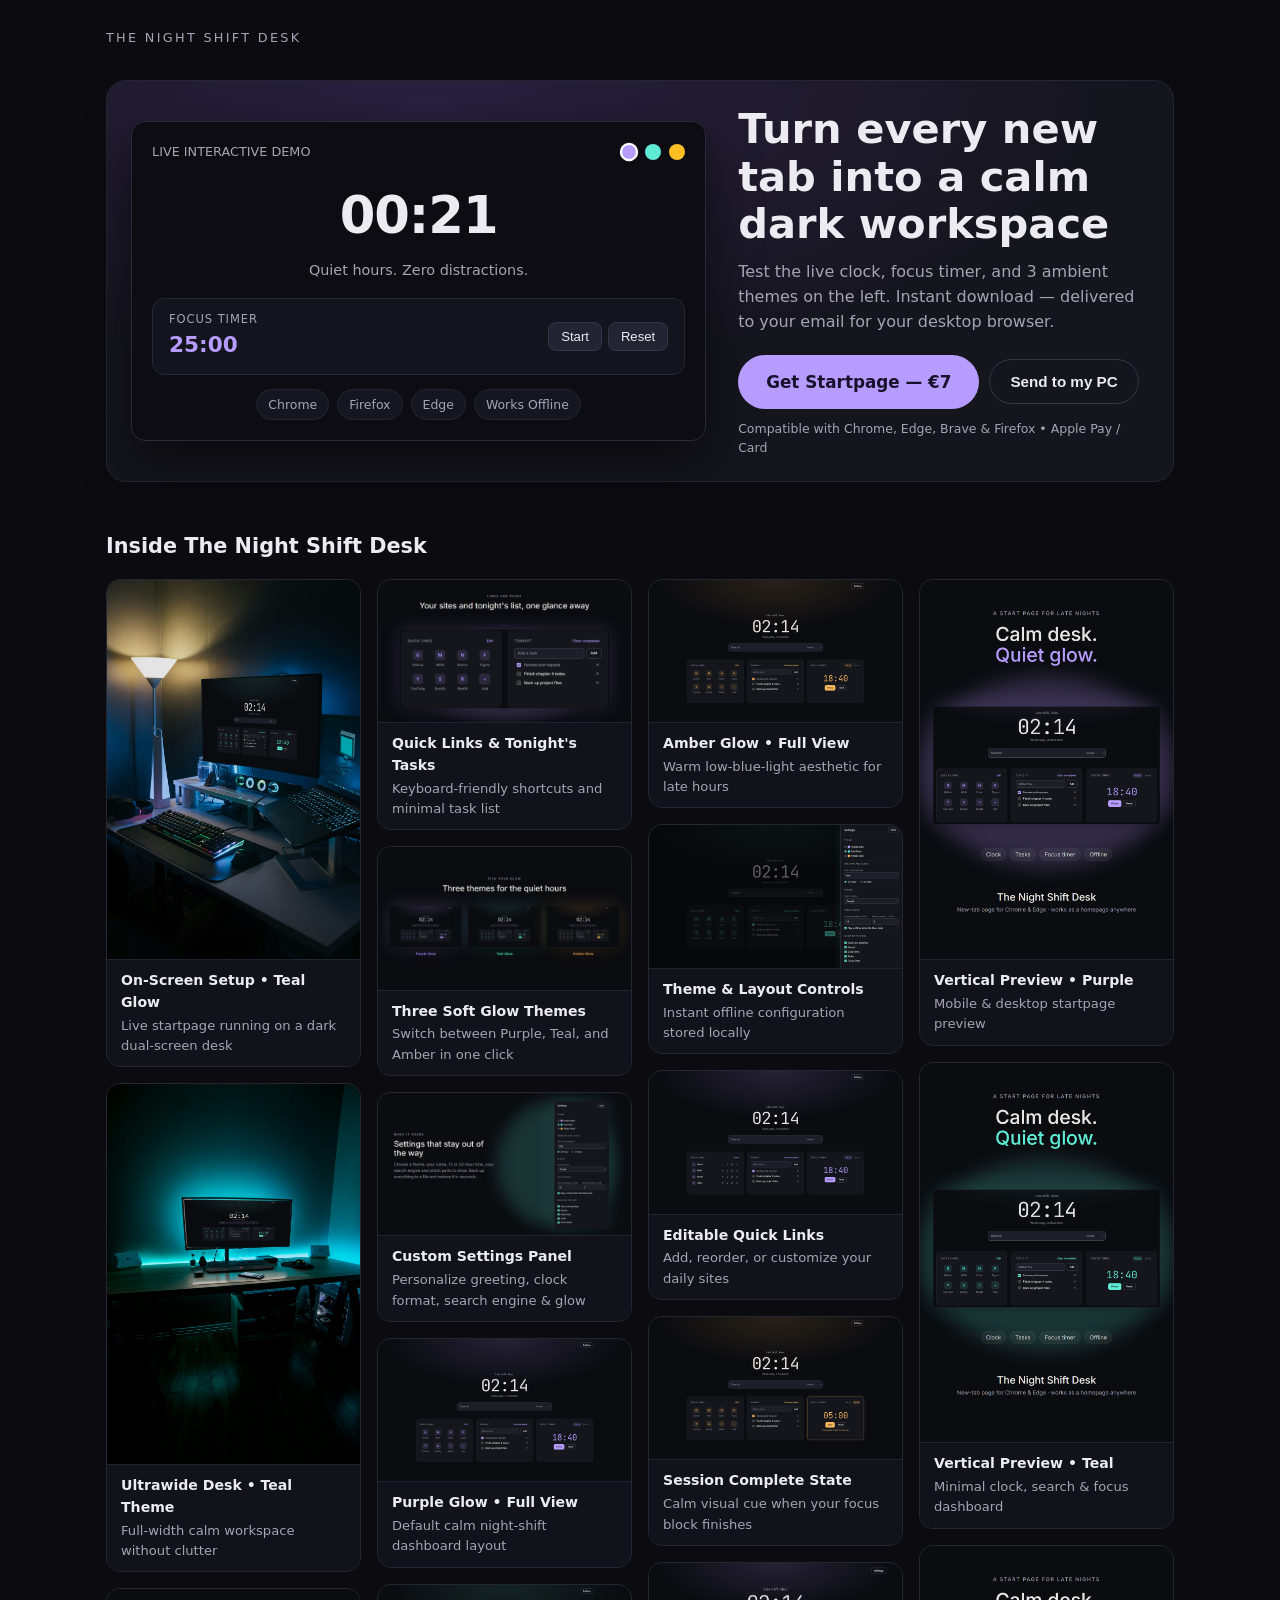
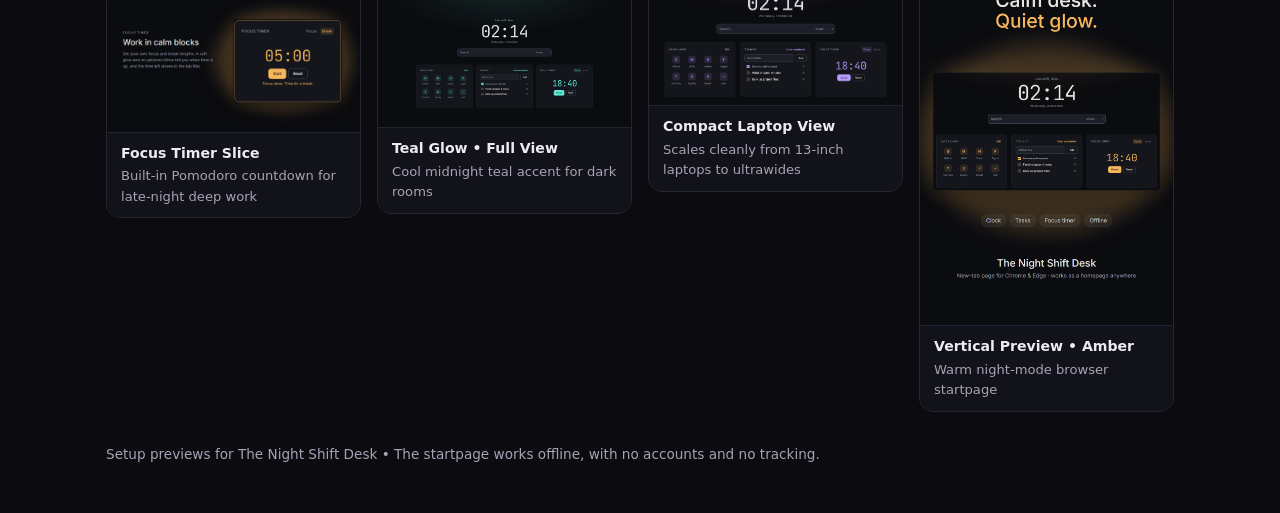
==== index.html @ 6275c696 "Open Gumroad checkout overlay and tag buy links with UTM Load gumroad.js instead of gumroad-embed.js" ====
<!DOCTYPE html>
<html lang="en">
<head>
  <meta charset="utf-8">
  <title>The Night Shift Desk: dark desk setups</title>
  <meta name="viewport" content="width=device-width, initial-scale=1">
  <meta name="description" content="Dark desk and PC setups for late nights, and The Night Shift Desk: a calm new-tab page for people who work or study at night.">
  <meta name="p:domain_verify" content="6f50d6c13fb81b317ff7c9dda2d3a770">
  <!-- gumroad.js opens the checkout overlay for .gumroad-button links (gumroad-embed.js only renders inline product embeds) -->
  <script src="https://gumroad.com/js/gumroad.js" defer></script>
  <style>
    :root { --bg:#0b0b10; --panel:#15151d; --text:#ecebf2; --muted:#a6a3b5; --accent:#b79cff; --accent-ink:#17122b; --glow:#2a2140; }
    * { box-sizing:border-box; }
    body { margin:0; background:var(--bg); color:var(--text); font:16px/1.55 system-ui,-apple-system,"Segoe UI",Roboto,sans-serif; }
    a { color:var(--accent); }
    .wrap { max-width:1100px; margin:0 auto; padding:0 16px; }
    header { padding:28px 0 8px; display:flex; justify-content:space-between; align-items:center; }
    header p { margin:0; letter-spacing:.18em; text-transform:uppercase; font-size:.8rem; color:var(--muted); }
    .product { display:grid; grid-template-columns:1.4fr 1fr; gap:32px; align-items:center; margin:24px 0 48px; padding:24px;
      background:radial-gradient(120% 140% at 30% 0%, var(--glow) 0%, var(--panel) 55%); border:1px solid #262633; border-radius:20px; transition:background .3s ease; }
    .product > * { min-width:0; }
    h1 { font-size:clamp(1.8rem,3.4vw,2.6rem); line-height:1.15; margin:0 0 12px; }
    .product p { color:var(--muted); margin:0 0 20px; }
    .cta-row { display:flex; flex-wrap:wrap; gap:10px; align-items:center; }
    .cta { display:inline-block; background:var(--accent); color:var(--accent-ink); font-weight:700; text-decoration:none;
      padding:14px 28px; border-radius:999px; font-size:1.05rem; border:none; cursor:pointer; }
    .cta:hover, .cta:focus-visible { filter:brightness(1.1); }
    .cta:focus-visible { outline:3px solid #fff; outline-offset:3px; }
    .cta-ghost { display:inline-block; background:transparent; color:var(--text); border:1px solid #353548; font-weight:600;
      padding:13px 20px; border-radius:999px; font-size:.95rem; cursor:pointer; text-decoration:none; }
    .cta-ghost:hover { border-color:var(--accent); color:var(--accent); }
    .sandbox { background:#0c0c12; border:1px solid #2a2a3a; border-radius:14px; padding:20px; min-height:300px;
      display:flex; flex-direction:column; justify-content:space-between; box-shadow:0 20px 50px rgba(0,0,0,.55); }
    .sandbox-top { display:flex; justify-content:space-between; align-items:center; font-size:.8rem; color:var(--muted); }
    .theme-dots { display:flex; gap:8px; }
    .theme-dot { width:16px; height:16px; border-radius:50%; border:2px solid transparent; cursor:pointer; padding:0; }
    .theme-dot.active { border-color:#fff; transform:scale(1.15); }
    .sb-clock { font-size:clamp(2.4rem,4vw,3.4rem); font-weight:700; letter-spacing:-.02em; text-align:center; margin:14px 0 4px; font-variant-numeric:tabular-nums; }
    .sb-greet { text-align:center; color:var(--muted); font-size:.9rem; margin-bottom:16px; }
    .sb-timer-box { background:#14141e; border:1px solid #262635; border-radius:12px; padding:12px 16px; display:flex; justify-content:space-between; align-items:center; gap:12px; }
    .sb-timer-val { font-size:1.35rem; font-weight:600; font-variant-numeric:tabular-nums; color:var(--accent); }
    .sb-btn { background:#232333; color:var(--text); border:1px solid #34344a; border-radius:8px; padding:6px 12px; font-size:.82rem; cursor:pointer; }
    .sb-btn:hover { border-color:var(--accent); }
    .sb-links { display:flex; gap:8px; flex-wrap:wrap; justify-content:center; margin-top:14px; }
    .sb-chip { font-size:.78rem; color:var(--muted); background:#161621; border:1px solid #242434; padding:5px 11px; border-radius:999px; }
    .compat { font-size:.78rem; color:var(--muted); margin-top:10px; display:block; }
    h2 { font-size:1.3rem; margin:0 0 16px; }
    .showcase-grid { columns:4 240px; column-gap:16px; }
    .showcase-card { break-inside:avoid; margin:0 0 16px; background:var(--panel); border:1px solid #262633; border-radius:14px; overflow:hidden; transition:transform .2s ease, border-color .2s ease; }
    .showcase-card:hover { transform:translateY(-3px); border-color:var(--accent); }
    .showcase-link { display:block; text-decoration:none; color:inherit; }
    .showcase-card img { width:100%; height:auto; display:block; }
    .showcase-card figcaption { padding:10px 14px; font-size:.82rem; color:var(--muted); border-top:1px solid #222230; background:#12121a; }
    .showcase-card figcaption strong { display:block; color:var(--text); font-size:.88rem; margin-bottom:2px; }
    footer { padding:32px 0 48px; color:var(--muted); font-size:.85rem; }
    @media (max-width:760px) { .product { grid-template-columns:1fr; padding:16px; gap:20px; } .showcase-grid { columns:2; column-gap:10px; } .showcase-card { margin-bottom:10px; } }
  </style>
</head>
<body>
  <div class="wrap">
    <header>
      <p>The Night Shift Desk</p>
    </header>

    <section class="product" aria-labelledby="product-title">
      <div class="sandbox" aria-label="Interactive live demo of The Night Shift Desk">
        <div class="sandbox-top">
          <span>LIVE INTERACTIVE DEMO</span>
          <div class="theme-dots" role="group" aria-label="Theme selector">
            <button class="theme-dot active" style="background:#b79cff" data-accent="#b79cff" data-glow="#2a2140" title="Purple Glow" aria-label="Purple theme"></button>
            <button class="theme-dot" style="background:#5eead4" data-accent="#5eead4" data-glow="#133136" title="Teal Glow" aria-label="Teal theme"></button>
            <button class="theme-dot" style="background:#fbbf24" data-accent="#fbbf24" data-glow="#382914" title="Amber Glow" aria-label="Amber theme"></button>
          </div>
        </div>
        <div>
          <div class="sb-clock" id="sbClock">23:42</div>
          <div class="sb-greet">Quiet hours. Zero distractions.</div>
          <div class="sb-timer-box">
            <div>
              <div style="font-size:.72rem;color:var(--muted);text-transform:uppercase;letter-spacing:.08em;">Focus Timer</div>
              <div class="sb-timer-val" id="sbTimer">25:00</div>
            </div>
            <div style="display:flex;gap:6px;">
              <button class="sb-btn" id="sbStart">Start</button>
              <button class="sb-btn" id="sbReset">Reset</button>
            </div>
          </div>
        </div>
        <div class="sb-links">
          <span class="sb-chip">Chrome</span>
          <span class="sb-chip">Firefox</span>
          <span class="sb-chip">Edge</span>
          <span class="sb-chip">Works Offline</span>
        </div>
      </div>

      <div>
        <h1 id="product-title">Turn every new tab into a calm dark workspace</h1>
        <p>Test the live clock, focus timer, and 3 ambient themes on the left. Instant download — delivered to your email for your desktop browser.</p>
        <div class="cta-row">
          <a class="cta" id="ctaMain" href="https://thenightshiftdesk.gumroad.com/l/night-startpage?utm_source=site&amp;utm_medium=web&amp;utm_campaign=hero">Get Startpage — €7</a>
          <button class="cta-ghost" id="sendToPcBtn" type="button">Send to my PC</button>
          <a class="gumroad-button" id="gumroadHidden" href="https://thenightshiftdesk.gumroad.com/l/night-startpage" data-gumroad-single-product="true" style="position:absolute;width:1px;height:1px;overflow:hidden;opacity:0;pointer-events:none;" tabindex="-1" aria-hidden="true">Buy</a>
        </div>
        <span class="compat">Compatible with Chrome, Edge, Brave &amp; Firefox • Apple Pay / Card</span>
      </div>
    </section>

    <h2>Inside The Night Shift Desk</h2>
    <div class="showcase-grid">
      <figure class="showcase-card">
        <a class="showcase-link" href="https://thenightshiftdesk.gumroad.com/l/night-startpage?utm_source=site&amp;utm_medium=web&amp;utm_campaign=showcase">
          <img src="showcase/01-onscreen-blue-desk-teal.png" alt="On-Screen Setup • Teal Glow — Live startpage running on a dark dual-screen desk" loading="lazy">
          <figcaption><strong>On-Screen Setup • Teal Glow</strong>Live startpage running on a dark dual-screen desk</figcaption>
        </a>
      </figure>
      <figure class="showcase-card">
        <a class="showcase-link" href="https://thenightshiftdesk.gumroad.com/l/night-startpage?utm_source=site&amp;utm_medium=web&amp;utm_campaign=showcase">
          <img src="showcase/02-onscreen-teal-ultrawide.png" alt="Ultrawide Desk • Teal Theme — Full-width calm workspace without clutter" loading="lazy">
          <figcaption><strong>Ultrawide Desk • Teal Theme</strong>Full-width calm workspace without clutter</figcaption>
        </a>
      </figure>
      <figure class="showcase-card">
        <a class="showcase-link" href="https://thenightshiftdesk.gumroad.com/l/night-startpage?utm_source=site&amp;utm_medium=web&amp;utm_campaign=showcase">
          <img src="showcase/03-slice-focus-timer.png" alt="Focus Timer Slice — Built-in Pomodoro countdown for late-night deep work" loading="lazy">
          <figcaption><strong>Focus Timer Slice</strong>Built-in Pomodoro countdown for late-night deep work</figcaption>
        </a>
      </figure>
      <figure class="showcase-card">
        <a class="showcase-link" href="https://thenightshiftdesk.gumroad.com/l/night-startpage?utm_source=site&amp;utm_medium=web&amp;utm_campaign=showcase">
          <img src="showcase/04-slice-links-tasks.png" alt="Quick Links &amp; Tonight's Tasks — Keyboard-friendly shortcuts and minimal task list" loading="lazy">
          <figcaption><strong>Quick Links &amp; Tonight's Tasks</strong>Keyboard-friendly shortcuts and minimal task list</figcaption>
        </a>
      </figure>
      <figure class="showcase-card">
        <a class="showcase-link" href="https://thenightshiftdesk.gumroad.com/l/night-startpage?utm_source=site&amp;utm_medium=web&amp;utm_campaign=showcase">
          <img src="showcase/05-slice-three-themes.png" alt="Three Soft Glow Themes — Switch between Purple, Teal, and Amber in one click" loading="lazy">
          <figcaption><strong>Three Soft Glow Themes</strong>Switch between Purple, Teal, and Amber in one click</figcaption>
        </a>
      </figure>
      <figure class="showcase-card">
        <a class="showcase-link" href="https://thenightshiftdesk.gumroad.com/l/night-startpage?utm_source=site&amp;utm_medium=web&amp;utm_campaign=showcase">
          <img src="showcase/06-slice-settings.png" alt="Custom Settings Panel — Personalize greeting, clock format, search engine &amp; glow" loading="lazy">
          <figcaption><strong>Custom Settings Panel</strong>Personalize greeting, clock format, search engine &amp; glow</figcaption>
        </a>
      </figure>
      <figure class="showcase-card">
        <a class="showcase-link" href="https://thenightshiftdesk.gumroad.com/l/night-startpage?utm_source=site&amp;utm_medium=web&amp;utm_campaign=showcase">
          <img src="showcase/07-view-purple-1080p.png" alt="Purple Glow • Full View — Default calm night-shift dashboard layout" loading="lazy">
          <figcaption><strong>Purple Glow • Full View</strong>Default calm night-shift dashboard layout</figcaption>
        </a>
      </figure>
      <figure class="showcase-card">
        <a class="showcase-link" href="https://thenightshiftdesk.gumroad.com/l/night-startpage?utm_source=site&amp;utm_medium=web&amp;utm_campaign=showcase">
          <img src="showcase/08-view-teal-1080p.png" alt="Teal Glow • Full View — Cool midnight teal accent for dark rooms" loading="lazy">
          <figcaption><strong>Teal Glow • Full View</strong>Cool midnight teal accent for dark rooms</figcaption>
        </a>
      </figure>
      <figure class="showcase-card">
        <a class="showcase-link" href="https://thenightshiftdesk.gumroad.com/l/night-startpage?utm_source=site&amp;utm_medium=web&amp;utm_campaign=showcase">
          <img src="showcase/09-view-amber-1080p.png" alt="Amber Glow • Full View — Warm low-blue-light aesthetic for late hours" loading="lazy">
          <figcaption><strong>Amber Glow • Full View</strong>Warm low-blue-light aesthetic for late hours</figcaption>
        </a>
      </figure>
      <figure class="showcase-card">
        <a class="showcase-link" href="https://thenightshiftdesk.gumroad.com/l/night-startpage?utm_source=site&amp;utm_medium=web&amp;utm_campaign=showcase">
          <img src="showcase/10-slice-settings-teal.png" alt="Theme &amp; Layout Controls — Instant offline configuration stored locally" loading="lazy">
          <figcaption><strong>Theme &amp; Layout Controls</strong>Instant offline configuration stored locally</figcaption>
        </a>
      </figure>
      <figure class="showcase-card">
        <a class="showcase-link" href="https://thenightshiftdesk.gumroad.com/l/night-startpage?utm_source=site&amp;utm_medium=web&amp;utm_campaign=showcase">
          <img src="showcase/11-slice-links-edit-purple.png" alt="Editable Quick Links — Add, reorder, or customize your daily sites" loading="lazy">
          <figcaption><strong>Editable Quick Links</strong>Add, reorder, or customize your daily sites</figcaption>
        </a>
      </figure>
      <figure class="showcase-card">
        <a class="showcase-link" href="https://thenightshiftdesk.gumroad.com/l/night-startpage?utm_source=site&amp;utm_medium=web&amp;utm_campaign=showcase">
          <img src="showcase/12-slice-timer-done-amber.png" alt="Session Complete State — Calm visual cue when your focus block finishes" loading="lazy">
          <figcaption><strong>Session Complete State</strong>Calm visual cue when your focus block finishes</figcaption>
        </a>
      </figure>
      <figure class="showcase-card">
        <a class="showcase-link" href="https://thenightshiftdesk.gumroad.com/l/night-startpage?utm_source=site&amp;utm_medium=web&amp;utm_campaign=showcase">
          <img src="showcase/13-view-laptop-purple.png" alt="Compact Laptop View — Scales cleanly from 13-inch laptops to ultrawides" loading="lazy">
          <figcaption><strong>Compact Laptop View</strong>Scales cleanly from 13-inch laptops to ultrawides</figcaption>
        </a>
      </figure>
      <figure class="showcase-card">
        <a class="showcase-link" href="https://thenightshiftdesk.gumroad.com/l/night-startpage?utm_source=site&amp;utm_medium=web&amp;utm_campaign=showcase">
          <img src="showcase/14-pin-purple.png" alt="Vertical Preview • Purple — Mobile &amp; desktop startpage preview" loading="lazy">
          <figcaption><strong>Vertical Preview • Purple</strong>Mobile &amp; desktop startpage preview</figcaption>
        </a>
      </figure>
      <figure class="showcase-card">
        <a class="showcase-link" href="https://thenightshiftdesk.gumroad.com/l/night-startpage?utm_source=site&amp;utm_medium=web&amp;utm_campaign=showcase">
          <img src="showcase/15-pin-teal.png" alt="Vertical Preview • Teal — Minimal clock, search &amp; focus dashboard" loading="lazy">
          <figcaption><strong>Vertical Preview • Teal</strong>Minimal clock, search &amp; focus dashboard</figcaption>
        </a>
      </figure>
      <figure class="showcase-card">
        <a class="showcase-link" href="https://thenightshiftdesk.gumroad.com/l/night-startpage?utm_source=site&amp;utm_medium=web&amp;utm_campaign=showcase">
          <img src="showcase/16-pin-amber.png" alt="Vertical Preview • Amber — Warm night-mode browser startpage" loading="lazy">
          <figcaption><strong>Vertical Preview • Amber</strong>Warm night-mode browser startpage</figcaption>
        </a>
      </figure>
    </div>
    <footer>Setup previews for The Night Shift Desk • The startpage works offline, with no accounts and no tracking.</footer>
  </div>

  <script>
    (function () {
      // GoatCounter (free, cookieless page + click counts). Stays off until GC_CODE is set to the GoatCounter site code.
      var GC_CODE = "";
      if (GC_CODE) {
        var gc = document.createElement("script");
        gc.async = true;
        gc.src = "https://gc.zgo.at/count.js";
        gc.setAttribute("data-goatcounter", "https://" + GC_CODE + ".goatcounter.com/count");
        document.head.appendChild(gc);
      }
      function countEvent(name) {
        try { if (window.goatcounter && window.goatcounter.count) window.goatcounter.count({ path: name, title: name, event: true }); } catch (e) {}
      }

      // The pin a visitor came from (?pin=...) rides along to Gumroad as utm_content, so sales show which pin sold.
      var pin = "";
      try { pin = (new URLSearchParams(window.location.search).get("pin") || "").replace(/[^a-z0-9_-]/gi, "").slice(0, 40); } catch (e) {}
      function withPin(href) {
        if (!pin) return href;
        try { var u = new URL(href); u.searchParams.set("utm_content", pin); return u.toString(); } catch (e) { return href; }
      }

      // Every buy link opens the Gumroad overlay through one hidden .gumroad-button link (gumroad.js restyles visible ones),
      // carrying the clicked link's UTM tags. If gumroad.js did not load, the link opens Gumroad normally.
      function openCheckout(e) {
        var href = withPin(this.href);
        var campaign = (this.href.match(/utm_campaign=([a-z]+)/) || [])[1] || "buy";
        countEvent("click-buy-" + campaign);
        var gh = document.getElementById("gumroadHidden");
        // gumroad.js exposes no global; once it has bound the link it adds a .logo-full span to it.
        if (gh && gh.querySelector(".logo-full")) {
          e.preventDefault();
          gh.href = href;
          gh.click();
        } else {
          this.href = href;
        }
      }
      var ctaMain = document.getElementById("ctaMain");
      if (ctaMain) ctaMain.addEventListener("click", openCheckout);
      document.querySelectorAll(".showcase-link").forEach(function (a) {
        a.addEventListener("click", openCheckout);
      });

      function updateClock() {
        var d = new Date();
        var hh = String(d.getHours()).padStart(2, "0");
        var mm = String(d.getMinutes()).padStart(2, "0");
        var el = document.getElementById("sbClock");
        if (el) el.textContent = hh + ":" + mm;
      }
      updateClock();
      setInterval(updateClock, 15000);

      var seconds = 1500, timerId = null;
      var timerEl = document.getElementById("sbTimer");
      var startBtn = document.getElementById("sbStart");
      var resetBtn = document.getElementById("sbReset");
      function renderTimer() {
        var m = String(Math.floor(seconds / 60)).padStart(2, "0");
        var s = String(seconds % 60).padStart(2, "0");
        if (timerEl) timerEl.textContent = m + ":" + s;
      }
      if (startBtn) {
        startBtn.addEventListener("click", function () {
          if (timerId) { clearInterval(timerId); timerId = null; startBtn.textContent = "Start"; }
          else {
            startBtn.textContent = "Pause";
            timerId = setInterval(function () { if (seconds > 0) { seconds--; renderTimer(); } }, 1000);
          }
        });
      }
      if (resetBtn) {
        resetBtn.addEventListener("click", function () {
          if (timerId) { clearInterval(timerId); timerId = null; if (startBtn) startBtn.textContent = "Start"; }
          seconds = 1500; renderTimer();
        });
      }

      document.querySelectorAll(".theme-dot").forEach(function (btn) {
        btn.addEventListener("click", function () {
          document.querySelectorAll(".theme-dot").forEach(function (b) { b.classList.remove("active"); });
          btn.classList.add("active");
          document.documentElement.style.setProperty("--accent", btn.dataset.accent);
          document.documentElement.style.setProperty("--glow", btn.dataset.glow);
        });
      });

      var sendBtn = document.getElementById("sendToPcBtn");
      if (sendBtn) {
        sendBtn.addEventListener("click", function () {
          var shareUrl = window.location.origin + window.location.pathname;
          if (navigator.share) {
            navigator.share({ title: "The Night Shift Desk", text: "Dark browser startpage for my desktop:", url: shareUrl }).catch(function () {});
          } else if (navigator.clipboard) {
            navigator.clipboard.writeText(shareUrl).then(function () {
              sendBtn.textContent = "Link copied!";
              setTimeout(function () { sendBtn.textContent = "Send to my PC"; }, 2000);
            });
          }
        });
      }
    })();
  </script>
</body>
</html>
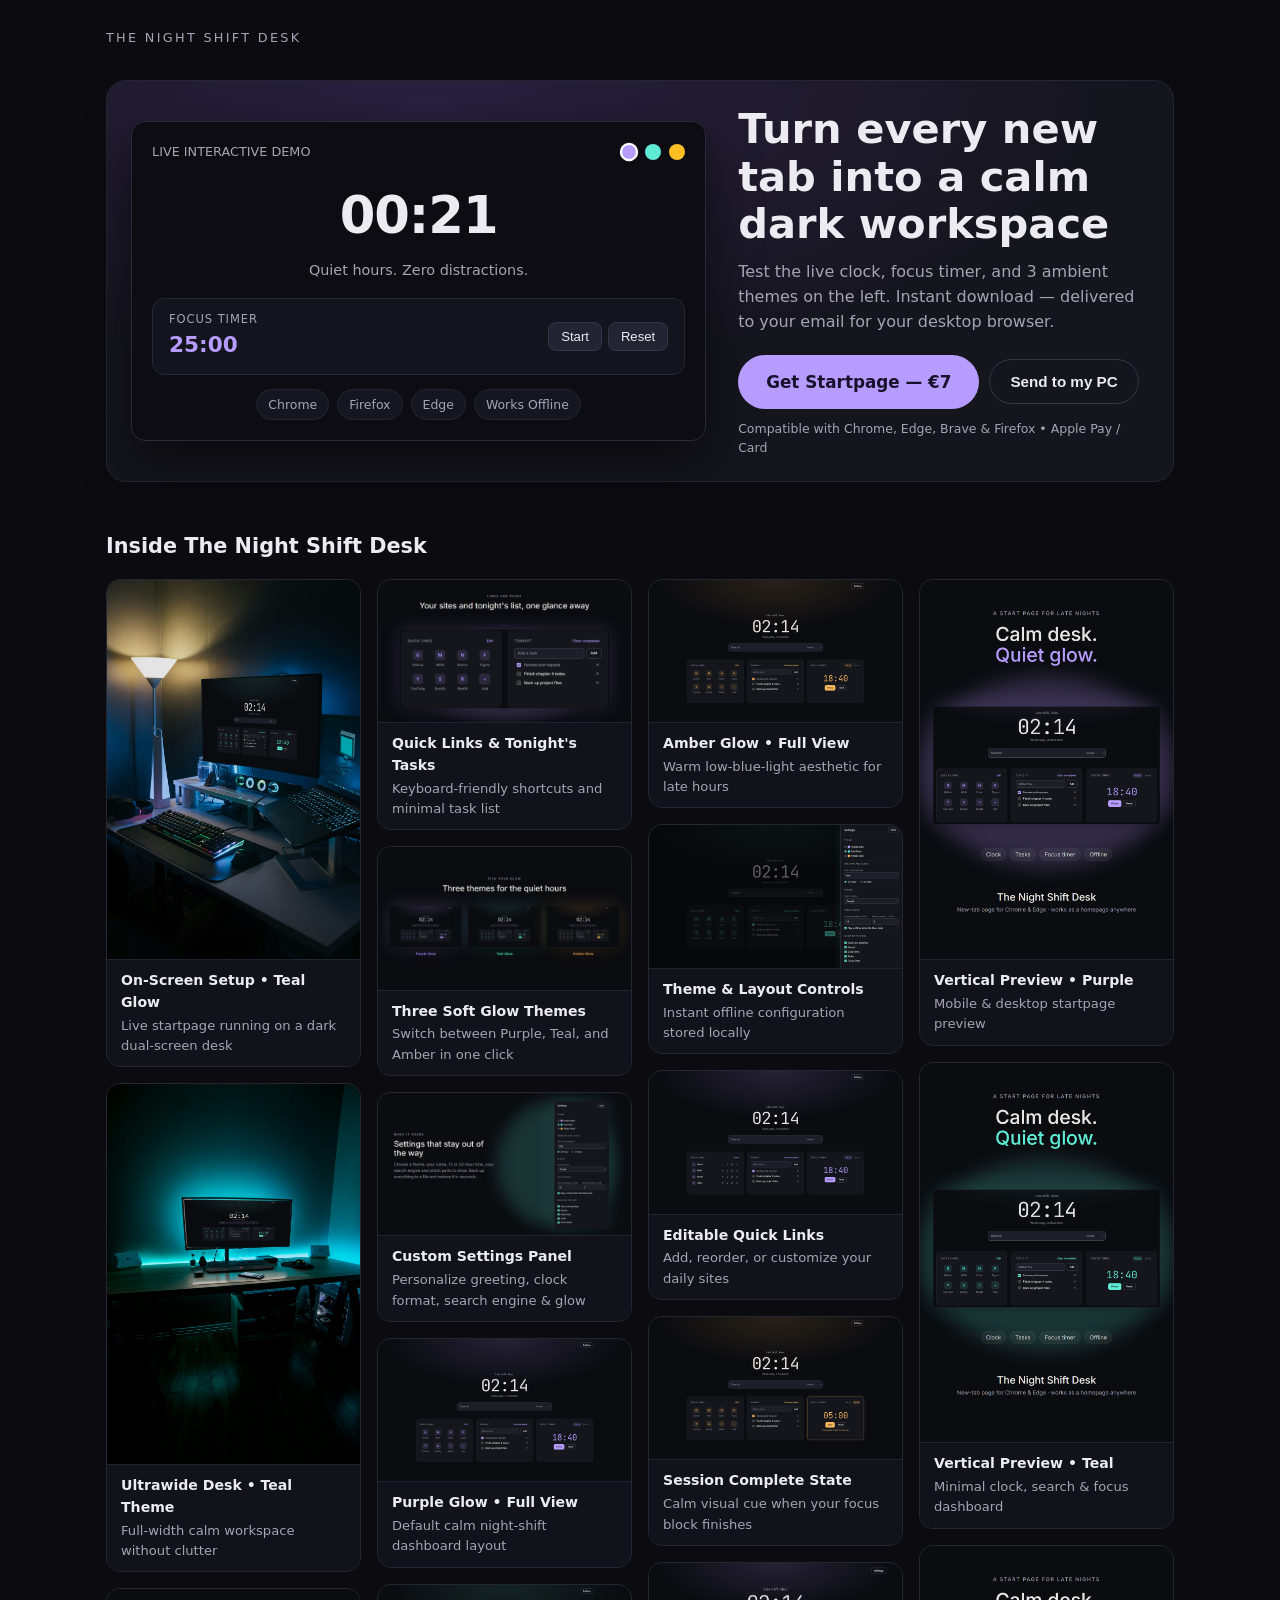
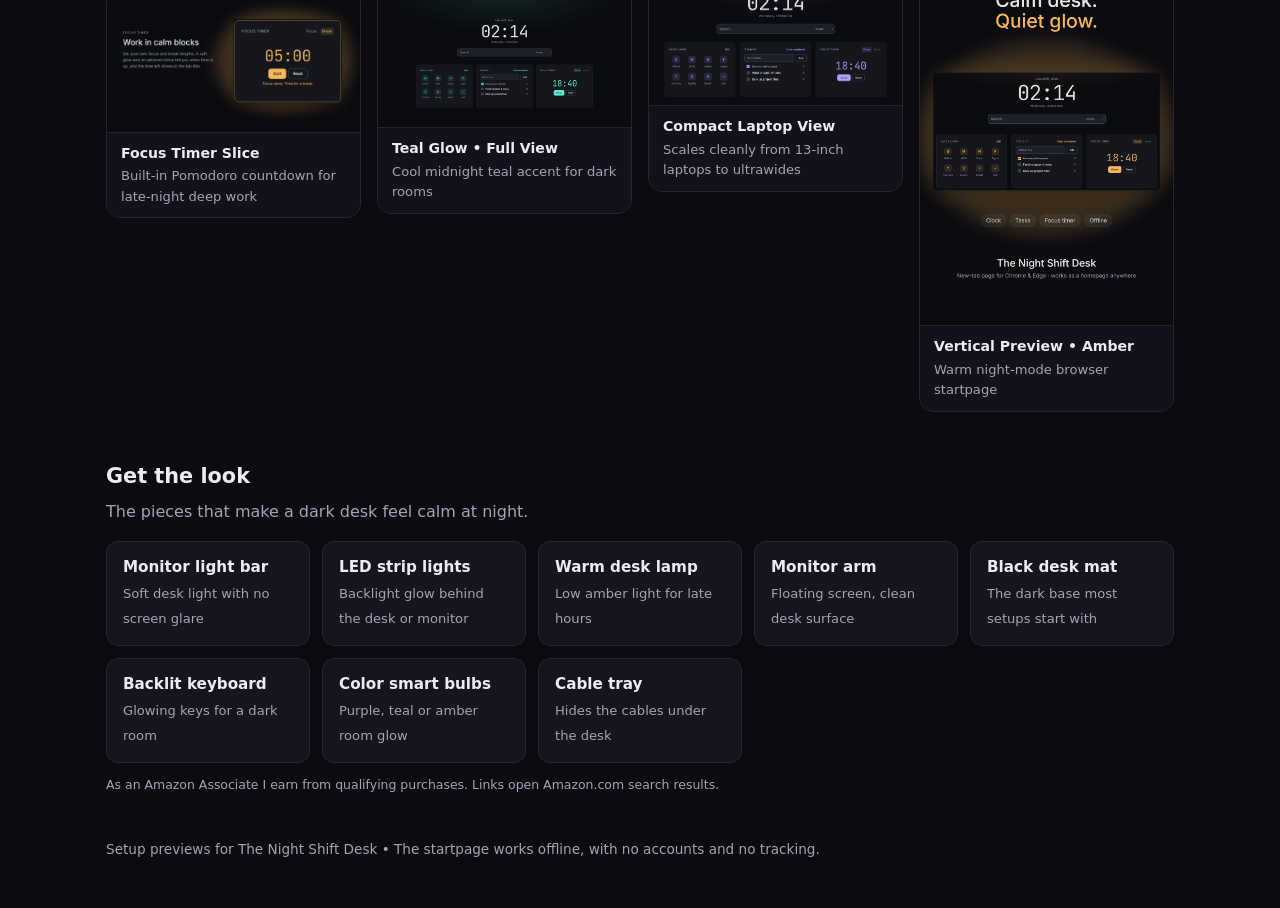
==== commit bc319aad: "Turn on the Amazon Get the look block Set the Associates tracking ID; the site is now on the account" ====
--- a/index.html
+++ b/index.html
@@ -53,6 +53,14 @@
     .showcase-card figcaption { padding:10px 14px; font-size:.82rem; color:var(--muted); border-top:1px solid #222230; background:#12121a; }
     .showcase-card figcaption strong { display:block; color:var(--text); font-size:.88rem; margin-bottom:2px; }
     footer { padding:32px 0 48px; color:var(--muted); font-size:.85rem; }
+    .look { margin:48px 0 0; }
+    .look p.lead { color:var(--muted); margin:-8px 0 16px; }
+    .look-grid { display:grid; grid-template-columns:repeat(auto-fill,minmax(200px,1fr)); gap:12px; }
+    .look-item { display:block; background:var(--panel); border:1px solid #262633; border-radius:12px; padding:14px 16px; text-decoration:none; color:var(--text); }
+    .look-item:hover { border-color:var(--accent); }
+    .look-item strong { display:block; font-size:.95rem; margin-bottom:2px; }
+    .look-item span { font-size:.82rem; color:var(--muted); }
+    .look .disclosure { font-size:.78rem; color:var(--muted); margin-top:12px; }
     @media (max-width:760px) { .product { grid-template-columns:1fr; padding:16px; gap:20px; } .showcase-grid { columns:2; column-gap:10px; } .showcase-card { margin-bottom:10px; } }
   </style>
 </head>
@@ -205,6 +213,23 @@
         </a>
       </figure>
     </div>
+    <!-- Amazon "Get the look" block: hidden until AMAZON_TAG (the Associates tracking ID) is set in the script below. -->
+    <section class="look" id="getTheLook" hidden aria-labelledby="look-title">
+      <h2 id="look-title">Get the look</h2>
+      <p class="lead">The pieces that make a dark desk feel calm at night.</p>
+      <div class="look-grid">
+        <a class="look-item" data-q="monitor light bar" href="#" rel="sponsored noopener" target="_blank"><strong>Monitor light bar</strong><span>Soft desk light with no screen glare</span></a>
+        <a class="look-item" data-q="led strip lights for desk" href="#" rel="sponsored noopener" target="_blank"><strong>LED strip lights</strong><span>Backlight glow behind the desk or monitor</span></a>
+        <a class="look-item" data-q="dimmable desk lamp warm light" href="#" rel="sponsored noopener" target="_blank"><strong>Warm desk lamp</strong><span>Low amber light for late hours</span></a>
+        <a class="look-item" data-q="monitor arm desk mount" href="#" rel="sponsored noopener" target="_blank"><strong>Monitor arm</strong><span>Floating screen, clean desk surface</span></a>
+        <a class="look-item" data-q="large black desk mat" href="#" rel="sponsored noopener" target="_blank"><strong>Black desk mat</strong><span>The dark base most setups start with</span></a>
+        <a class="look-item" data-q="mechanical keyboard backlit" href="#" rel="sponsored noopener" target="_blank"><strong>Backlit keyboard</strong><span>Glowing keys for a dark room</span></a>
+        <a class="look-item" data-q="smart led light bulbs color" href="#" rel="sponsored noopener" target="_blank"><strong>Color smart bulbs</strong><span>Purple, teal or amber room glow</span></a>
+        <a class="look-item" data-q="cable management tray under desk" href="#" rel="sponsored noopener" target="_blank"><strong>Cable tray</strong><span>Hides the cables under the desk</span></a>
+      </div>
+      <p class="disclosure">As an Amazon Associate I earn from qualifying purchases. Links open Amazon.com search results.</p>
+    </section>
+
     <footer>Setup previews for The Night Shift Desk • The startpage works offline, with no accounts and no tracking.</footer>
   </div>
 
@@ -212,6 +237,17 @@
     (function () {
       // GoatCounter (free, cookieless page + click counts). Stays off until GC_CODE is set to the GoatCounter site code.
       var GC_CODE = "";
+      // Amazon Associates tracking ID for amazon.com (e.g. "nightshiftdesk-20"). Empty = the "Get the look" block stays hidden.
+      var AMAZON_TAG = "deskaftershif-20";
+      if (/^[a-z0-9-]+-2\d$/i.test(AMAZON_TAG)) {
+        document.querySelectorAll("#getTheLook .look-item").forEach(function (a) {
+          a.href = "https://www.amazon.com/s?k=" + encodeURIComponent(a.getAttribute("data-q")) + "&tag=" + AMAZON_TAG;
+          a.addEventListener("click", function () {
+            try { if (window.goatcounter && window.goatcounter.count) window.goatcounter.count({ path: "click-amazon-" + a.getAttribute("data-q").replace(/\s+/g, "-"), event: true }); } catch (e) {}
+          });
+        });
+        document.getElementById("getTheLook").hidden = false;
+      }
       if (GC_CODE) {
         var gc = document.createElement("script");
         gc.async = true;
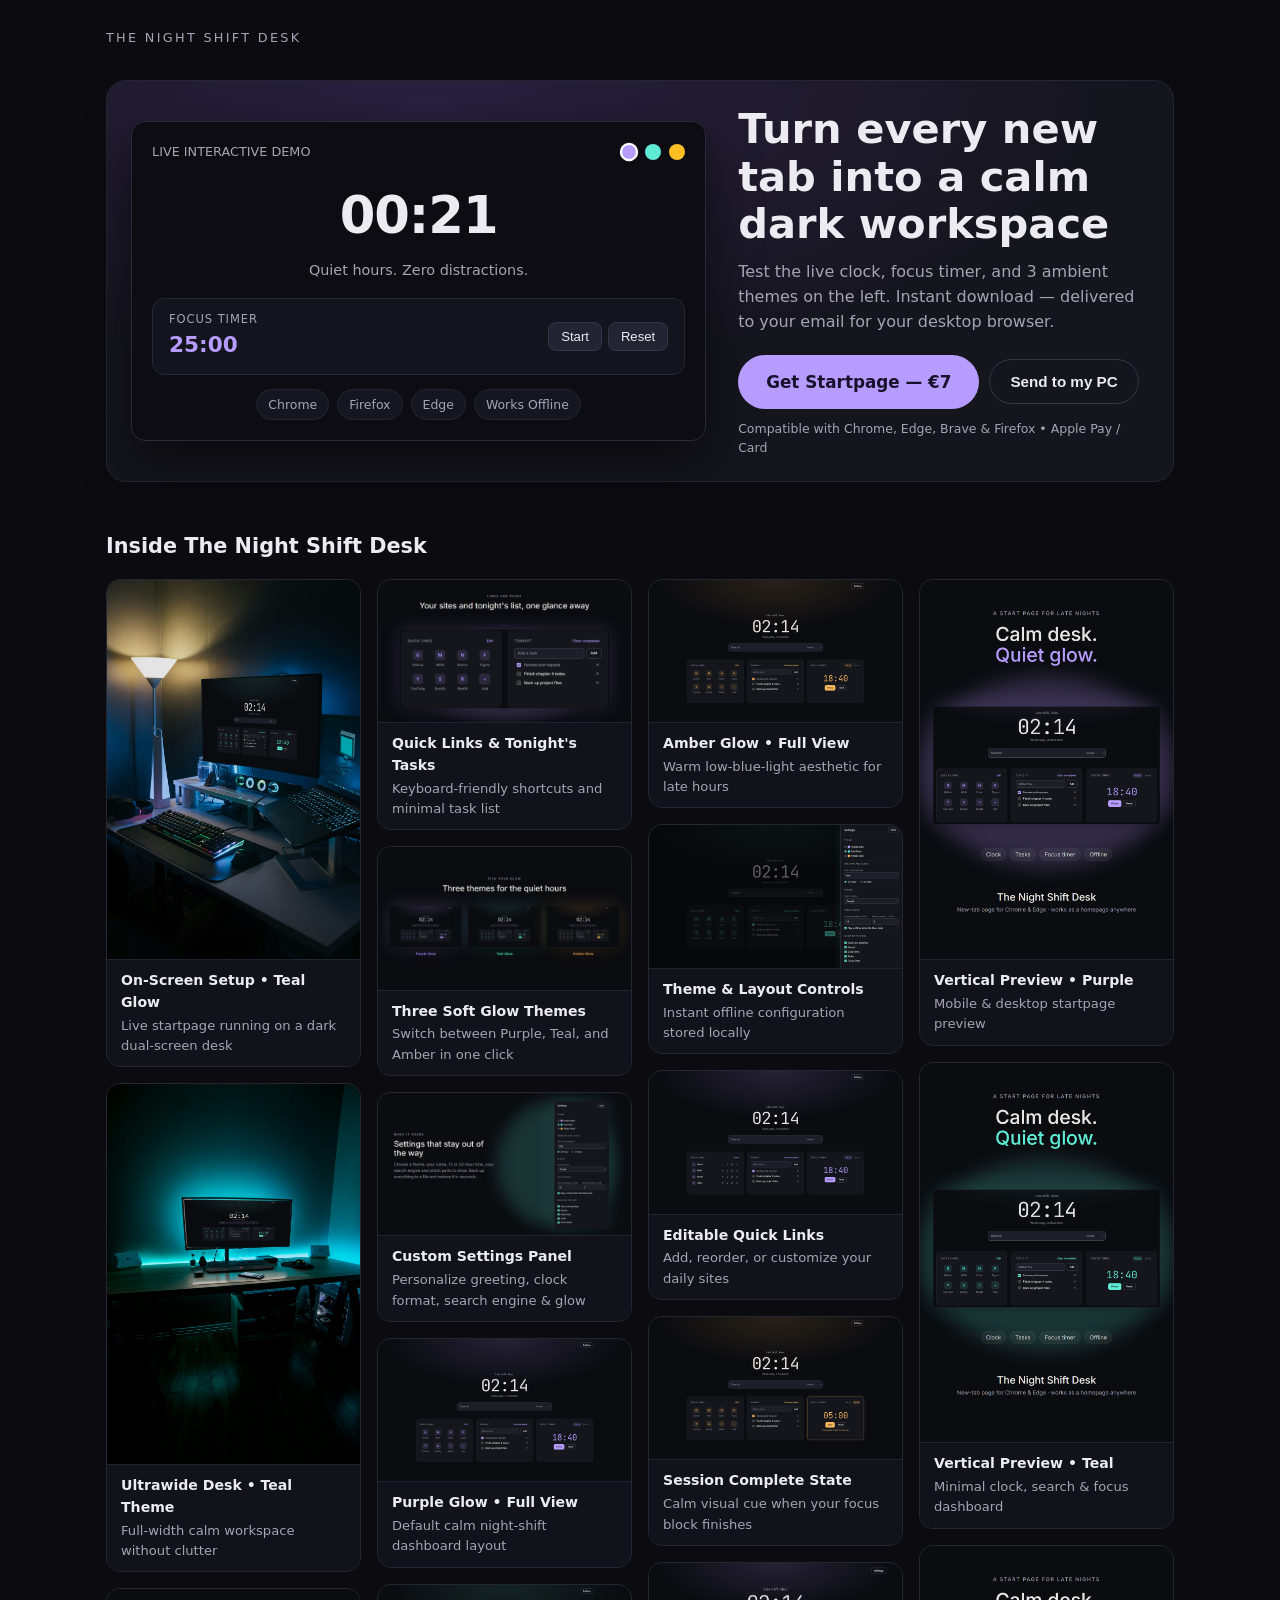
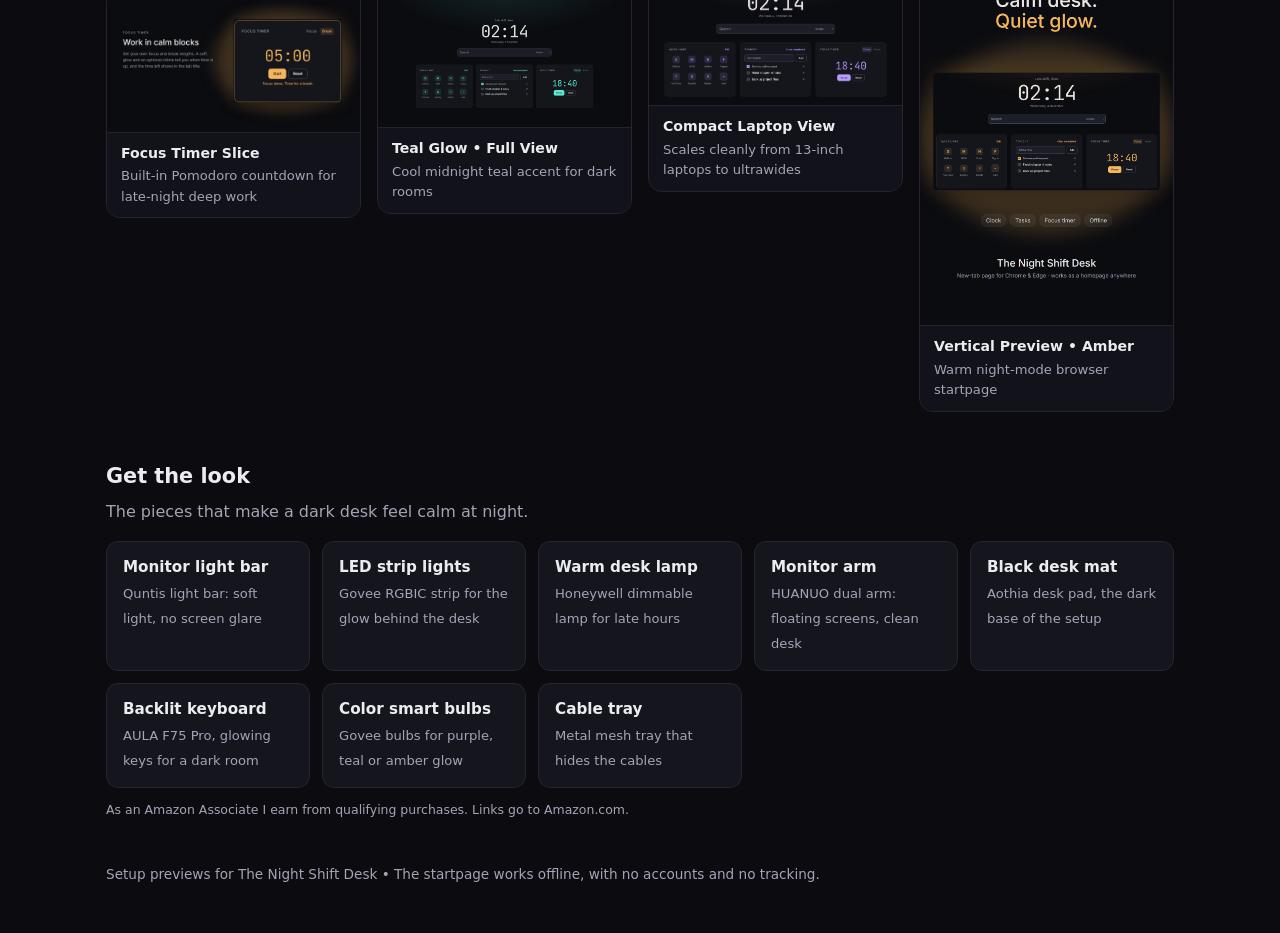
==== commit c233bcf8: "Link Get the look to specific Amazon products Eight in-stock products (checked 2026-11-16) replace t" ====
--- a/index.html
+++ b/index.html
@@ -218,16 +218,16 @@
       <h2 id="look-title">Get the look</h2>
       <p class="lead">The pieces that make a dark desk feel calm at night.</p>
       <div class="look-grid">
-        <a class="look-item" data-q="monitor light bar" href="#" rel="sponsored noopener" target="_blank"><strong>Monitor light bar</strong><span>Soft desk light with no screen glare</span></a>
-        <a class="look-item" data-q="led strip lights for desk" href="#" rel="sponsored noopener" target="_blank"><strong>LED strip lights</strong><span>Backlight glow behind the desk or monitor</span></a>
-        <a class="look-item" data-q="dimmable desk lamp warm light" href="#" rel="sponsored noopener" target="_blank"><strong>Warm desk lamp</strong><span>Low amber light for late hours</span></a>
-        <a class="look-item" data-q="monitor arm desk mount" href="#" rel="sponsored noopener" target="_blank"><strong>Monitor arm</strong><span>Floating screen, clean desk surface</span></a>
-        <a class="look-item" data-q="large black desk mat" href="#" rel="sponsored noopener" target="_blank"><strong>Black desk mat</strong><span>The dark base most setups start with</span></a>
-        <a class="look-item" data-q="mechanical keyboard backlit" href="#" rel="sponsored noopener" target="_blank"><strong>Backlit keyboard</strong><span>Glowing keys for a dark room</span></a>
-        <a class="look-item" data-q="smart led light bulbs color" href="#" rel="sponsored noopener" target="_blank"><strong>Color smart bulbs</strong><span>Purple, teal or amber room glow</span></a>
-        <a class="look-item" data-q="cable management tray under desk" href="#" rel="sponsored noopener" target="_blank"><strong>Cable tray</strong><span>Hides the cables under the desk</span></a>
+        <a class="look-item" data-asin="B08DKQ3JG1" data-q="monitor light bar" href="#" rel="sponsored noopener" target="_blank"><strong>Monitor light bar</strong><span>Quntis light bar: soft light, no screen glare</span></a>
+        <a class="look-item" data-asin="B0991Q94KP" data-q="led strip lights for desk" href="#" rel="sponsored noopener" target="_blank"><strong>LED strip lights</strong><span>Govee RGBIC strip for the glow behind the desk</span></a>
+        <a class="look-item" data-asin="B0C277LF46" data-q="dimmable desk lamp warm light" href="#" rel="sponsored noopener" target="_blank"><strong>Warm desk lamp</strong><span>Honeywell dimmable lamp for late hours</span></a>
+        <a class="look-item" data-asin="B07T5SY43L" data-q="monitor arm desk mount" href="#" rel="sponsored noopener" target="_blank"><strong>Monitor arm</strong><span>HUANUO dual arm: floating screens, clean desk</span></a>
+        <a class="look-item" data-asin="B082F5ZLS5" data-q="large black desk mat" href="#" rel="sponsored noopener" target="_blank"><strong>Black desk mat</strong><span>Aothia desk pad, the dark base of the setup</span></a>
+        <a class="look-item" data-asin="B0D14N2QZF" data-q="mechanical keyboard backlit" href="#" rel="sponsored noopener" target="_blank"><strong>Backlit keyboard</strong><span>AULA F75 Pro, glowing keys for a dark room</span></a>
+        <a class="look-item" data-asin="B09B7NQT2K" data-q="smart led light bulbs color" href="#" rel="sponsored noopener" target="_blank"><strong>Color smart bulbs</strong><span>Govee bulbs for purple, teal or amber glow</span></a>
+        <a class="look-item" data-asin="B0BZ3GHM8N" data-q="cable management tray under desk" href="#" rel="sponsored noopener" target="_blank"><strong>Cable tray</strong><span>Metal mesh tray that hides the cables</span></a>
       </div>
-      <p class="disclosure">As an Amazon Associate I earn from qualifying purchases. Links open Amazon.com search results.</p>
+      <p class="disclosure">As an Amazon Associate I earn from qualifying purchases. Links go to Amazon.com.</p>
     </section>
 
     <footer>Setup previews for The Night Shift Desk • The startpage works offline, with no accounts and no tracking.</footer>
@@ -241,7 +241,9 @@
       var AMAZON_TAG = "deskaftershif-20";
       if (/^[a-z0-9-]+-2\d$/i.test(AMAZON_TAG)) {
         document.querySelectorAll("#getTheLook .look-item").forEach(function (a) {
-          a.href = "https://www.amazon.com/s?k=" + encodeURIComponent(a.getAttribute("data-q")) + "&tag=" + AMAZON_TAG;
+          var asin = a.getAttribute("data-asin");
+          a.href = asin ? "https://www.amazon.com/dp/" + asin + "?tag=" + AMAZON_TAG
+                        : "https://www.amazon.com/s?k=" + encodeURIComponent(a.getAttribute("data-q")) + "&tag=" + AMAZON_TAG;
           a.addEventListener("click", function () {
             try { if (window.goatcounter && window.goatcounter.count) window.goatcounter.count({ path: "click-amazon-" + a.getAttribute("data-q").replace(/\s+/g, "-"), event: true }); } catch (e) {}
           });
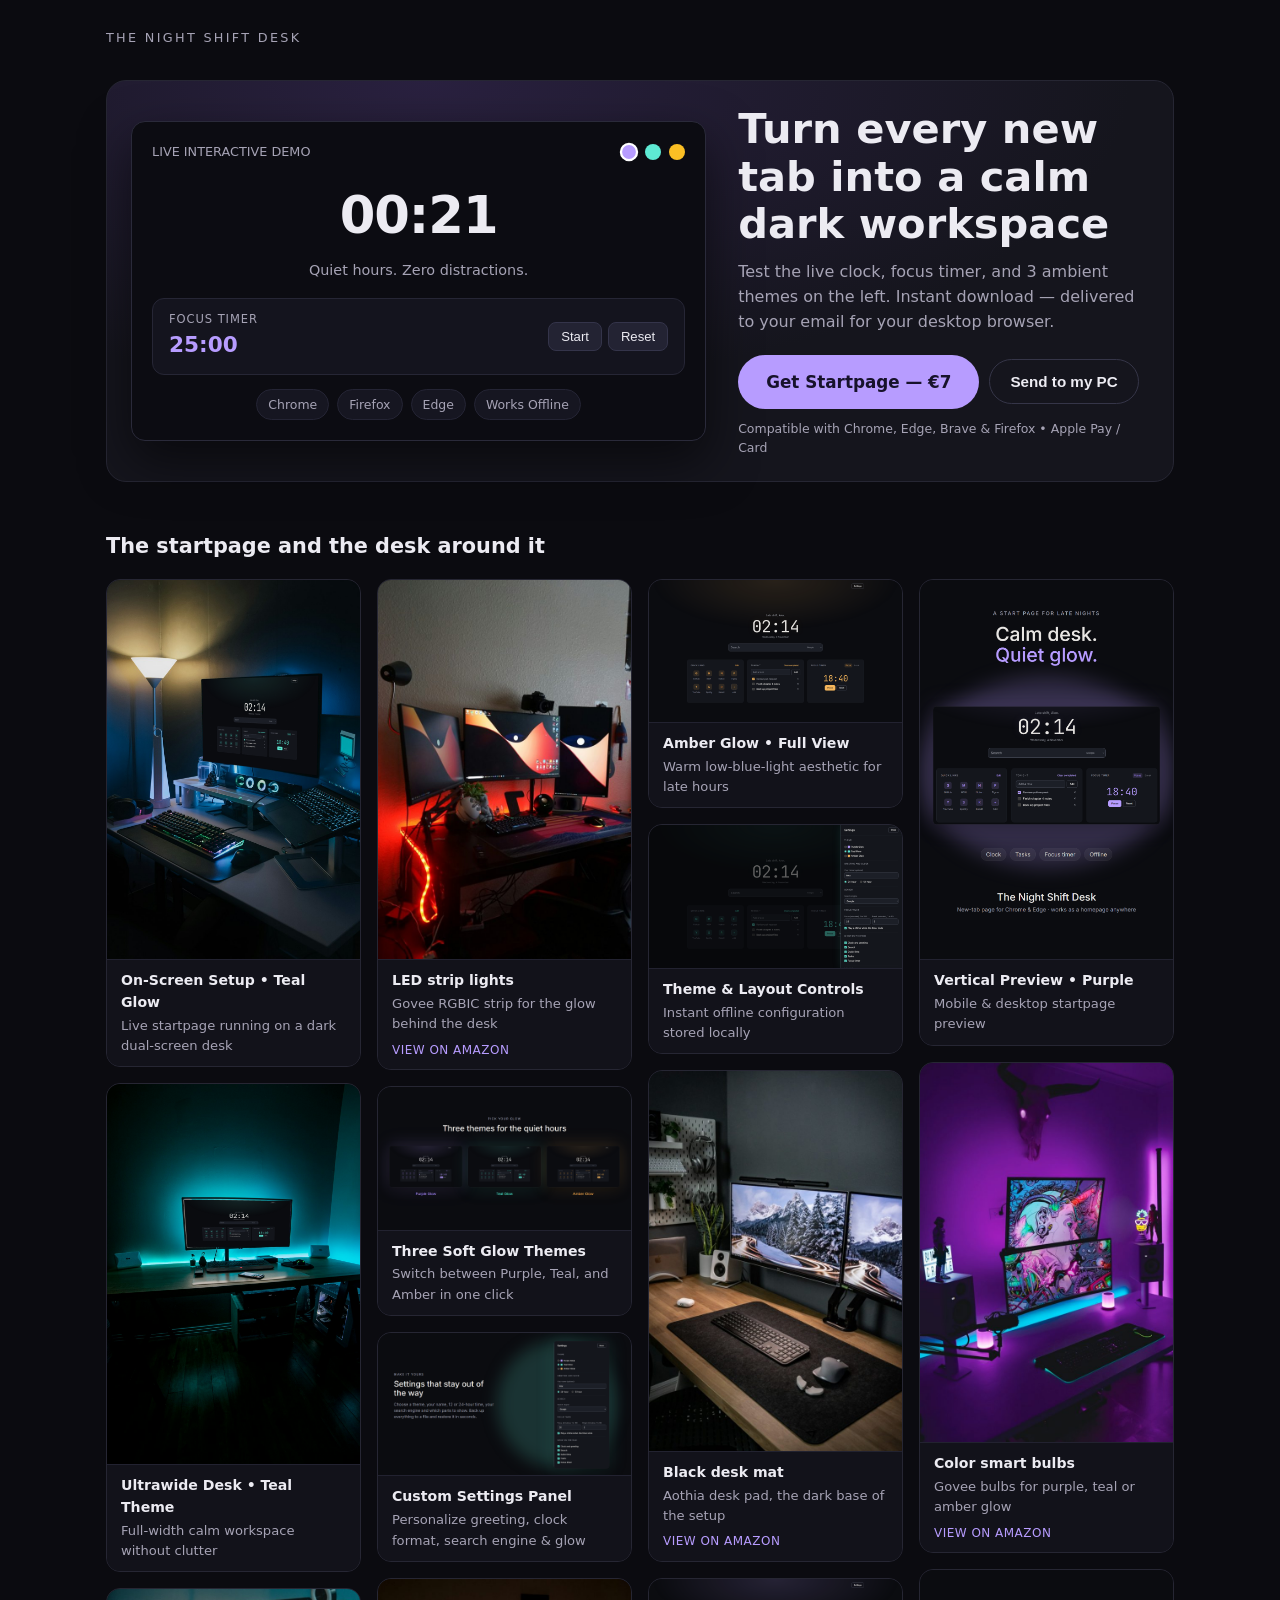
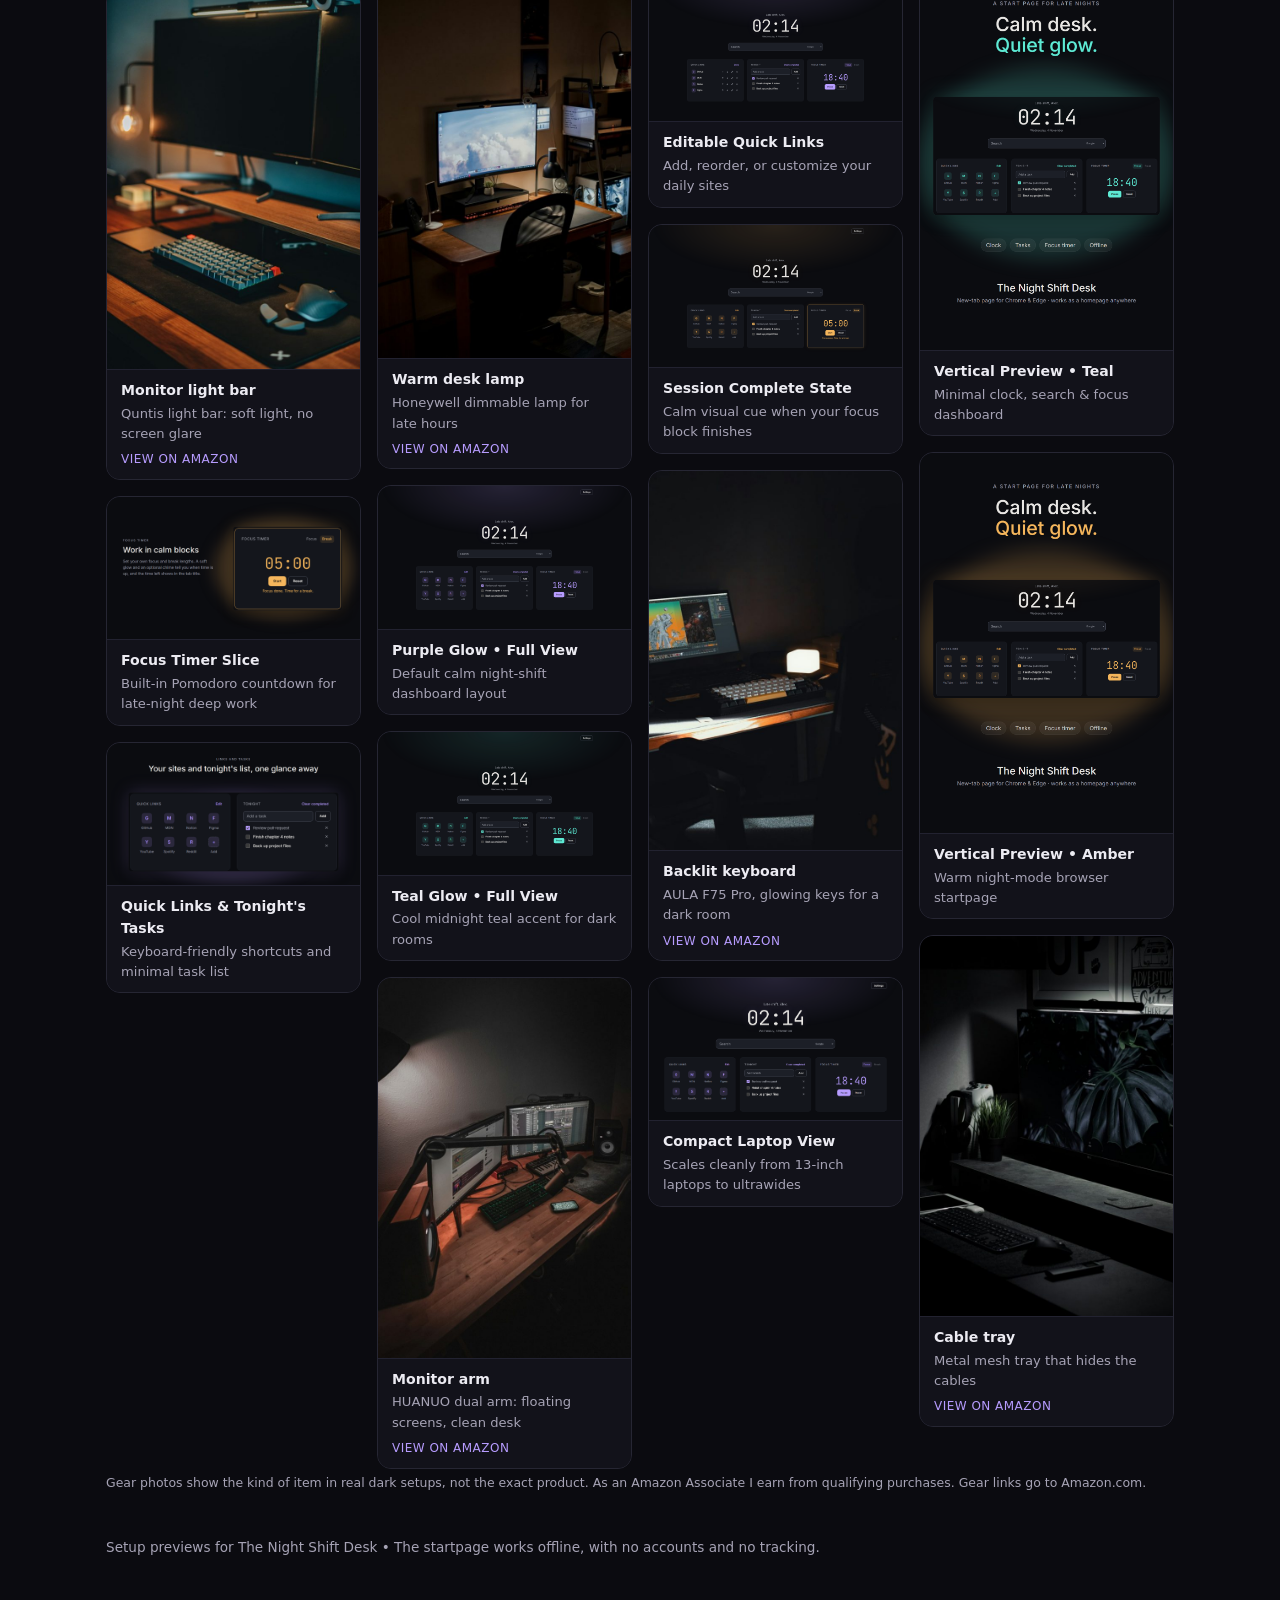
==== commit 5101ca31: "Mix Amazon gear cards into the startpage gallery Each gear item gets a dark desk photo from the lice" ====
--- a/index.html
+++ b/index.html
@@ -53,6 +53,9 @@
     .showcase-card figcaption { padding:10px 14px; font-size:.82rem; color:var(--muted); border-top:1px solid #222230; background:#12121a; }
     .showcase-card figcaption strong { display:block; color:var(--text); font-size:.88rem; margin-bottom:2px; }
     footer { padding:32px 0 48px; color:var(--muted); font-size:.85rem; }
+    .product-card figcaption .buy-tag { display:block; font-style:normal; margin-top:6px; font-size:.75rem; color:var(--accent); letter-spacing:.04em; text-transform:uppercase; }
+    .product-link { display:block; text-decoration:none; color:inherit; }
+    .disclosure { font-size:.78rem; color:var(--muted); margin-top:4px; }
     .look { margin:48px 0 0; }
     .look p.lead { color:var(--muted); margin:-8px 0 16px; }
     .look-grid { display:grid; grid-template-columns:repeat(auto-fill,minmax(200px,1fr)); gap:12px; }
@@ -114,7 +117,7 @@
       </div>
     </section>
 
-    <h2>Inside The Night Shift Desk</h2>
+    <h2>The startpage and the desk around it</h2>
     <div class="showcase-grid">
       <figure class="showcase-card">
         <a class="showcase-link" href="https://thenightshiftdesk.gumroad.com/l/night-startpage?utm_source=site&amp;utm_medium=web&amp;utm_campaign=showcase">
@@ -128,6 +131,12 @@
           <figcaption><strong>Ultrawide Desk • Teal Theme</strong>Full-width calm workspace without clutter</figcaption>
         </a>
       </figure>
+      <figure class="showcase-card product-card" hidden>
+        <a class="product-link" data-asin="B08DKQ3JG1" data-q="monitor light bar" href="#" rel="sponsored noopener" target="_blank">
+          <img src="look/light-bar.jpg" alt="Monitor light bar in a dark desk setup" loading="lazy" width="600" height="900">
+          <figcaption><strong>Monitor light bar</strong>Quntis light bar: soft light, no screen glare<em class="buy-tag">View on Amazon</em></figcaption>
+        </a>
+      </figure>
       <figure class="showcase-card">
         <a class="showcase-link" href="https://thenightshiftdesk.gumroad.com/l/night-startpage?utm_source=site&amp;utm_medium=web&amp;utm_campaign=showcase">
           <img src="showcase/03-slice-focus-timer.png" alt="Focus Timer Slice — Built-in Pomodoro countdown for late-night deep work" loading="lazy">
@@ -140,6 +149,12 @@
           <figcaption><strong>Quick Links &amp; Tonight's Tasks</strong>Keyboard-friendly shortcuts and minimal task list</figcaption>
         </a>
       </figure>
+      <figure class="showcase-card product-card" hidden>
+        <a class="product-link" data-asin="B0991Q94KP" data-q="led strip lights for desk" href="#" rel="sponsored noopener" target="_blank">
+          <img src="look/led-strip.jpg" alt="LED strip lights in a dark desk setup" loading="lazy" width="600" height="900">
+          <figcaption><strong>LED strip lights</strong>Govee RGBIC strip for the glow behind the desk<em class="buy-tag">View on Amazon</em></figcaption>
+        </a>
+      </figure>
       <figure class="showcase-card">
         <a class="showcase-link" href="https://thenightshiftdesk.gumroad.com/l/night-startpage?utm_source=site&amp;utm_medium=web&amp;utm_campaign=showcase">
           <img src="showcase/05-slice-three-themes.png" alt="Three Soft Glow Themes — Switch between Purple, Teal, and Amber in one click" loading="lazy">
@@ -152,6 +167,12 @@
           <figcaption><strong>Custom Settings Panel</strong>Personalize greeting, clock format, search engine &amp; glow</figcaption>
         </a>
       </figure>
+      <figure class="showcase-card product-card" hidden>
+        <a class="product-link" data-asin="B0C277LF46" data-q="dimmable desk lamp warm light" href="#" rel="sponsored noopener" target="_blank">
+          <img src="look/desk-lamp.jpg" alt="Warm desk lamp in a dark desk setup" loading="lazy" width="600" height="900">
+          <figcaption><strong>Warm desk lamp</strong>Honeywell dimmable lamp for late hours<em class="buy-tag">View on Amazon</em></figcaption>
+        </a>
+      </figure>
       <figure class="showcase-card">
         <a class="showcase-link" href="https://thenightshiftdesk.gumroad.com/l/night-startpage?utm_source=site&amp;utm_medium=web&amp;utm_campaign=showcase">
           <img src="showcase/07-view-purple-1080p.png" alt="Purple Glow • Full View — Default calm night-shift dashboard layout" loading="lazy">
@@ -164,6 +185,12 @@
           <figcaption><strong>Teal Glow • Full View</strong>Cool midnight teal accent for dark rooms</figcaption>
         </a>
       </figure>
+      <figure class="showcase-card product-card" hidden>
+        <a class="product-link" data-asin="B07T5SY43L" data-q="monitor arm desk mount" href="#" rel="sponsored noopener" target="_blank">
+          <img src="look/monitor-arm.jpg" alt="Monitor arm in a dark desk setup" loading="lazy" width="600" height="900">
+          <figcaption><strong>Monitor arm</strong>HUANUO dual arm: floating screens, clean desk<em class="buy-tag">View on Amazon</em></figcaption>
+        </a>
+      </figure>
       <figure class="showcase-card">
         <a class="showcase-link" href="https://thenightshiftdesk.gumroad.com/l/night-startpage?utm_source=site&amp;utm_medium=web&amp;utm_campaign=showcase">
           <img src="showcase/09-view-amber-1080p.png" alt="Amber Glow • Full View — Warm low-blue-light aesthetic for late hours" loading="lazy">
@@ -176,6 +203,12 @@
           <figcaption><strong>Theme &amp; Layout Controls</strong>Instant offline configuration stored locally</figcaption>
         </a>
       </figure>
+      <figure class="showcase-card product-card" hidden>
+        <a class="product-link" data-asin="B082F5ZLS5" data-q="large black desk mat" href="#" rel="sponsored noopener" target="_blank">
+          <img src="look/desk-mat.jpg" alt="Black desk mat in a dark desk setup" loading="lazy" width="600" height="900">
+          <figcaption><strong>Black desk mat</strong>Aothia desk pad, the dark base of the setup<em class="buy-tag">View on Amazon</em></figcaption>
+        </a>
+      </figure>
       <figure class="showcase-card">
         <a class="showcase-link" href="https://thenightshiftdesk.gumroad.com/l/night-startpage?utm_source=site&amp;utm_medium=web&amp;utm_campaign=showcase">
           <img src="showcase/11-slice-links-edit-purple.png" alt="Editable Quick Links — Add, reorder, or customize your daily sites" loading="lazy">
@@ -188,6 +221,12 @@
           <figcaption><strong>Session Complete State</strong>Calm visual cue when your focus block finishes</figcaption>
         </a>
       </figure>
+      <figure class="showcase-card product-card" hidden>
+        <a class="product-link" data-asin="B0D14N2QZF" data-q="mechanical keyboard backlit" href="#" rel="sponsored noopener" target="_blank">
+          <img src="look/keyboard.jpg" alt="Backlit keyboard in a dark desk setup" loading="lazy" width="600" height="900">
+          <figcaption><strong>Backlit keyboard</strong>AULA F75 Pro, glowing keys for a dark room<em class="buy-tag">View on Amazon</em></figcaption>
+        </a>
+      </figure>
       <figure class="showcase-card">
         <a class="showcase-link" href="https://thenightshiftdesk.gumroad.com/l/night-startpage?utm_source=site&amp;utm_medium=web&amp;utm_campaign=showcase">
           <img src="showcase/13-view-laptop-purple.png" alt="Compact Laptop View — Scales cleanly from 13-inch laptops to ultrawides" loading="lazy">
@@ -200,6 +239,12 @@
           <figcaption><strong>Vertical Preview • Purple</strong>Mobile &amp; desktop startpage preview</figcaption>
         </a>
       </figure>
+      <figure class="showcase-card product-card" hidden>
+        <a class="product-link" data-asin="B09B7NQT2K" data-q="smart led light bulbs color" href="#" rel="sponsored noopener" target="_blank">
+          <img src="look/smart-bulbs.jpg" alt="Color smart bulbs in a dark desk setup" loading="lazy" width="600" height="900">
+          <figcaption><strong>Color smart bulbs</strong>Govee bulbs for purple, teal or amber glow<em class="buy-tag">View on Amazon</em></figcaption>
+        </a>
+      </figure>
       <figure class="showcase-card">
         <a class="showcase-link" href="https://thenightshiftdesk.gumroad.com/l/night-startpage?utm_source=site&amp;utm_medium=web&amp;utm_campaign=showcase">
           <img src="showcase/15-pin-teal.png" alt="Vertical Preview • Teal — Minimal clock, search &amp; focus dashboard" loading="lazy">
@@ -212,23 +257,14 @@
           <figcaption><strong>Vertical Preview • Amber</strong>Warm night-mode browser startpage</figcaption>
         </a>
       </figure>
+      <figure class="showcase-card product-card" hidden>
+        <a class="product-link" data-asin="B0BZ3GHM8N" data-q="cable management tray under desk" href="#" rel="sponsored noopener" target="_blank">
+          <img src="look/cable-tray.jpg" alt="Cable tray in a dark desk setup" loading="lazy" width="600" height="900">
+          <figcaption><strong>Cable tray</strong>Metal mesh tray that hides the cables<em class="buy-tag">View on Amazon</em></figcaption>
+        </a>
+      </figure>
     </div>
-    <!-- Amazon "Get the look" block: hidden until AMAZON_TAG (the Associates tracking ID) is set in the script below. -->
-    <section class="look" id="getTheLook" hidden aria-labelledby="look-title">
-      <h2 id="look-title">Get the look</h2>
-      <p class="lead">The pieces that make a dark desk feel calm at night.</p>
-      <div class="look-grid">
-        <a class="look-item" data-asin="B08DKQ3JG1" data-q="monitor light bar" href="#" rel="sponsored noopener" target="_blank"><strong>Monitor light bar</strong><span>Quntis light bar: soft light, no screen glare</span></a>
-        <a class="look-item" data-asin="B0991Q94KP" data-q="led strip lights for desk" href="#" rel="sponsored noopener" target="_blank"><strong>LED strip lights</strong><span>Govee RGBIC strip for the glow behind the desk</span></a>
-        <a class="look-item" data-asin="B0C277LF46" data-q="dimmable desk lamp warm light" href="#" rel="sponsored noopener" target="_blank"><strong>Warm desk lamp</strong><span>Honeywell dimmable lamp for late hours</span></a>
-        <a class="look-item" data-asin="B07T5SY43L" data-q="monitor arm desk mount" href="#" rel="sponsored noopener" target="_blank"><strong>Monitor arm</strong><span>HUANUO dual arm: floating screens, clean desk</span></a>
-        <a class="look-item" data-asin="B082F5ZLS5" data-q="large black desk mat" href="#" rel="sponsored noopener" target="_blank"><strong>Black desk mat</strong><span>Aothia desk pad, the dark base of the setup</span></a>
-        <a class="look-item" data-asin="B0D14N2QZF" data-q="mechanical keyboard backlit" href="#" rel="sponsored noopener" target="_blank"><strong>Backlit keyboard</strong><span>AULA F75 Pro, glowing keys for a dark room</span></a>
-        <a class="look-item" data-asin="B09B7NQT2K" data-q="smart led light bulbs color" href="#" rel="sponsored noopener" target="_blank"><strong>Color smart bulbs</strong><span>Govee bulbs for purple, teal or amber glow</span></a>
-        <a class="look-item" data-asin="B0BZ3GHM8N" data-q="cable management tray under desk" href="#" rel="sponsored noopener" target="_blank"><strong>Cable tray</strong><span>Metal mesh tray that hides the cables</span></a>
-      </div>
-      <p class="disclosure">As an Amazon Associate I earn from qualifying purchases. Links go to Amazon.com.</p>
-    </section>
+    <p class="disclosure" id="lookDisclosure" hidden>Gear photos show the kind of item in real dark setups, not the exact product. As an Amazon Associate I earn from qualifying purchases. Gear links go to Amazon.com.</p>
 
     <footer>Setup previews for The Night Shift Desk • The startpage works offline, with no accounts and no tracking.</footer>
   </div>
@@ -240,15 +276,16 @@
       // Amazon Associates tracking ID for amazon.com (e.g. "nightshiftdesk-20"). Empty = the "Get the look" block stays hidden.
       var AMAZON_TAG = "deskaftershif-20";
       if (/^[a-z0-9-]+-2\d$/i.test(AMAZON_TAG)) {
-        document.querySelectorAll("#getTheLook .look-item").forEach(function (a) {
+        document.querySelectorAll(".product-link").forEach(function (a) {
           var asin = a.getAttribute("data-asin");
           a.href = asin ? "https://www.amazon.com/dp/" + asin + "?tag=" + AMAZON_TAG
                         : "https://www.amazon.com/s?k=" + encodeURIComponent(a.getAttribute("data-q")) + "&tag=" + AMAZON_TAG;
           a.addEventListener("click", function () {
             try { if (window.goatcounter && window.goatcounter.count) window.goatcounter.count({ path: "click-amazon-" + a.getAttribute("data-q").replace(/\s+/g, "-"), event: true }); } catch (e) {}
           });
-        });
-        document.getElementById("getTheLook").hidden = false;
+          a.closest(".product-card").hidden = false;
+        });
+        document.getElementById("lookDisclosure").hidden = false;
       }
       if (GC_CODE) {
         var gc = document.createElement("script");
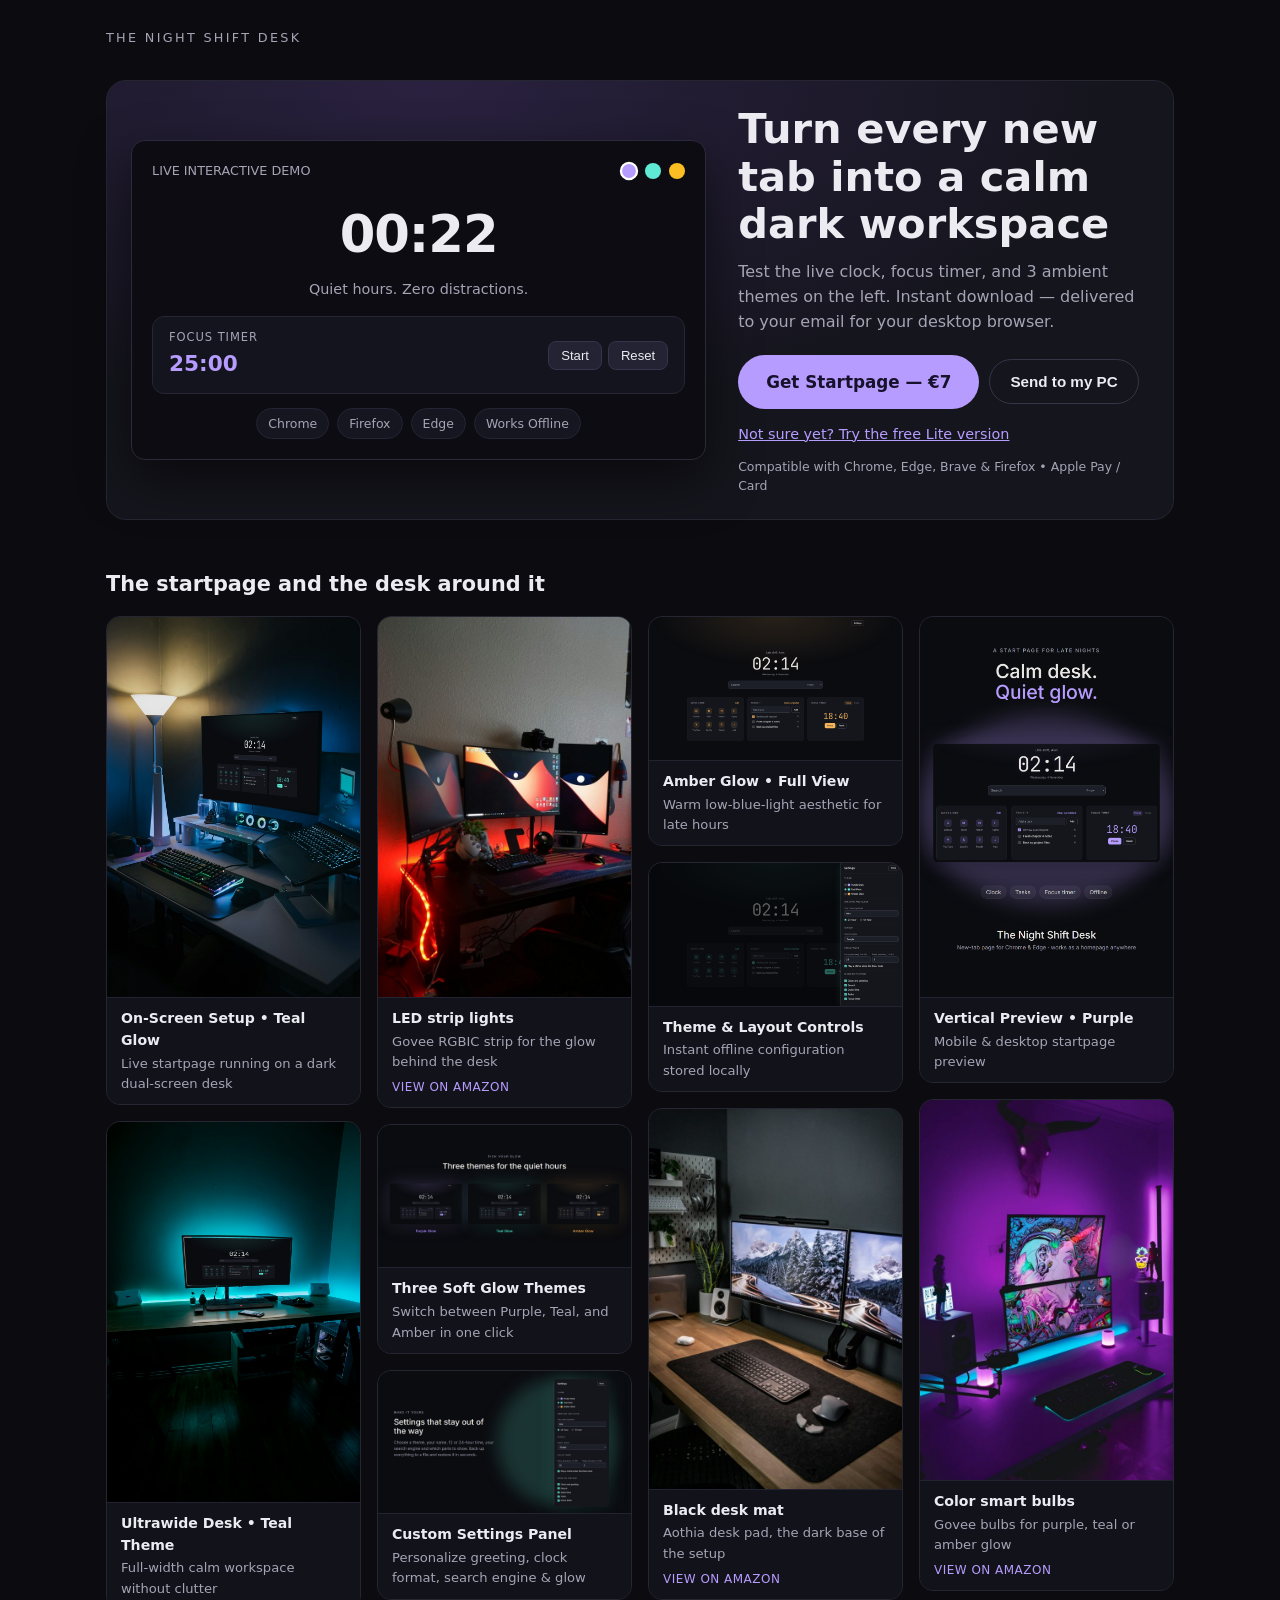
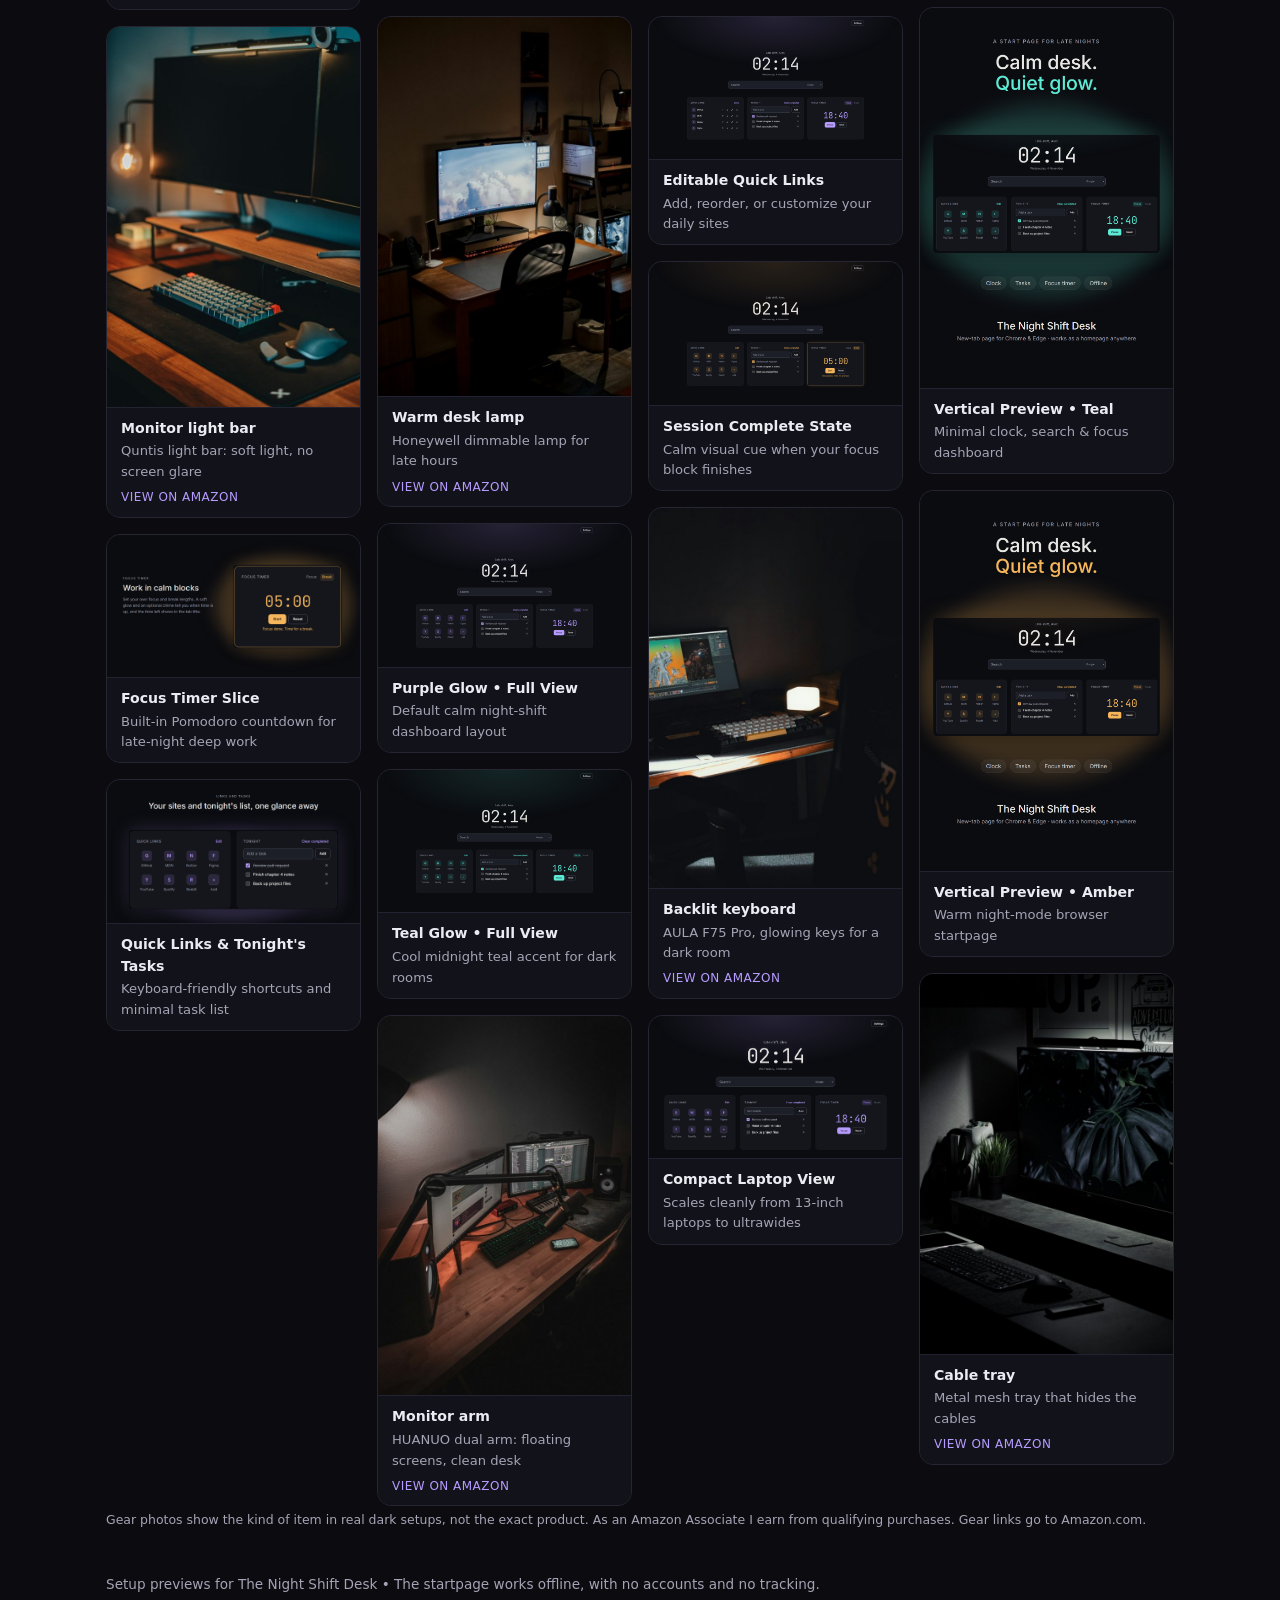
==== commit 6d286463: "Offer the free Lite version under the buy button Opens the free Gumroad Lite product in the checkout" ====
--- a/index.html
+++ b/index.html
@@ -44,6 +44,7 @@
     .sb-links { display:flex; gap:8px; flex-wrap:wrap; justify-content:center; margin-top:14px; }
     .sb-chip { font-size:.78rem; color:var(--muted); background:#161621; border:1px solid #242434; padding:5px 11px; border-radius:999px; }
     .compat { font-size:.78rem; color:var(--muted); margin-top:10px; display:block; }
+    .lite-link { display:inline-block; margin-top:14px; font-size:.9rem; color:var(--accent); }
     h2 { font-size:1.3rem; margin:0 0 16px; }
     .showcase-grid { columns:4 240px; column-gap:16px; }
     .showcase-card { break-inside:avoid; margin:0 0 16px; background:var(--panel); border:1px solid #262633; border-radius:14px; overflow:hidden; transition:transform .2s ease, border-color .2s ease; }
@@ -113,6 +114,7 @@
           <button class="cta-ghost" id="sendToPcBtn" type="button">Send to my PC</button>
           <a class="gumroad-button" id="gumroadHidden" href="https://thenightshiftdesk.gumroad.com/l/night-startpage" data-gumroad-single-product="true" style="position:absolute;width:1px;height:1px;overflow:hidden;opacity:0;pointer-events:none;" tabindex="-1" aria-hidden="true">Buy</a>
         </div>
+        <a class="lite-link" id="liteLink" href="https://thenightshiftdesk.gumroad.com/l/night-startpage-lite?utm_source=site&amp;utm_medium=web&amp;utm_campaign=lite">Not sure yet? Try the free Lite version</a>
         <span class="compat">Compatible with Chrome, Edge, Brave &amp; Firefox • Apple Pay / Card</span>
       </div>
     </section>
@@ -324,6 +326,8 @@
       }
       var ctaMain = document.getElementById("ctaMain");
       if (ctaMain) ctaMain.addEventListener("click", openCheckout);
+      var liteLink = document.getElementById("liteLink");
+      if (liteLink) liteLink.addEventListener("click", openCheckout);
       document.querySelectorAll(".showcase-link").forEach(function (a) {
         a.addEventListener("click", openCheckout);
       });
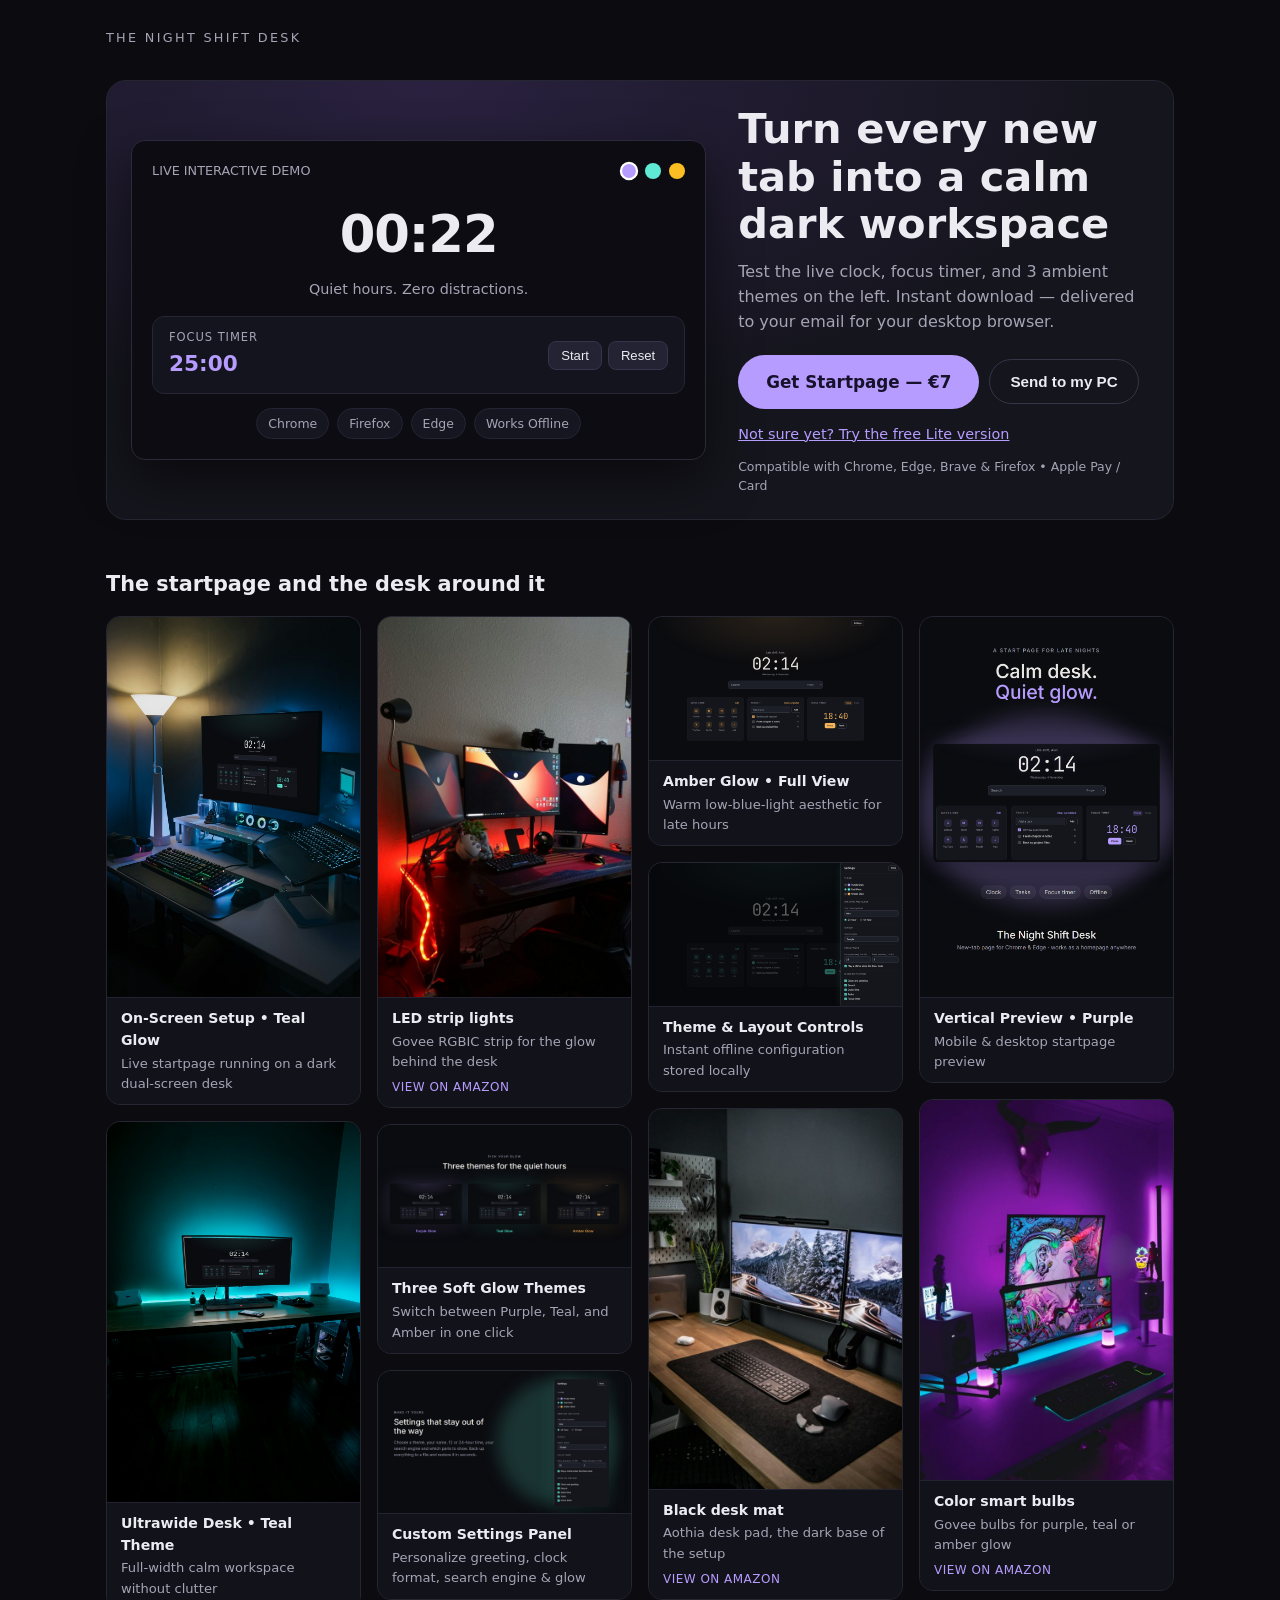
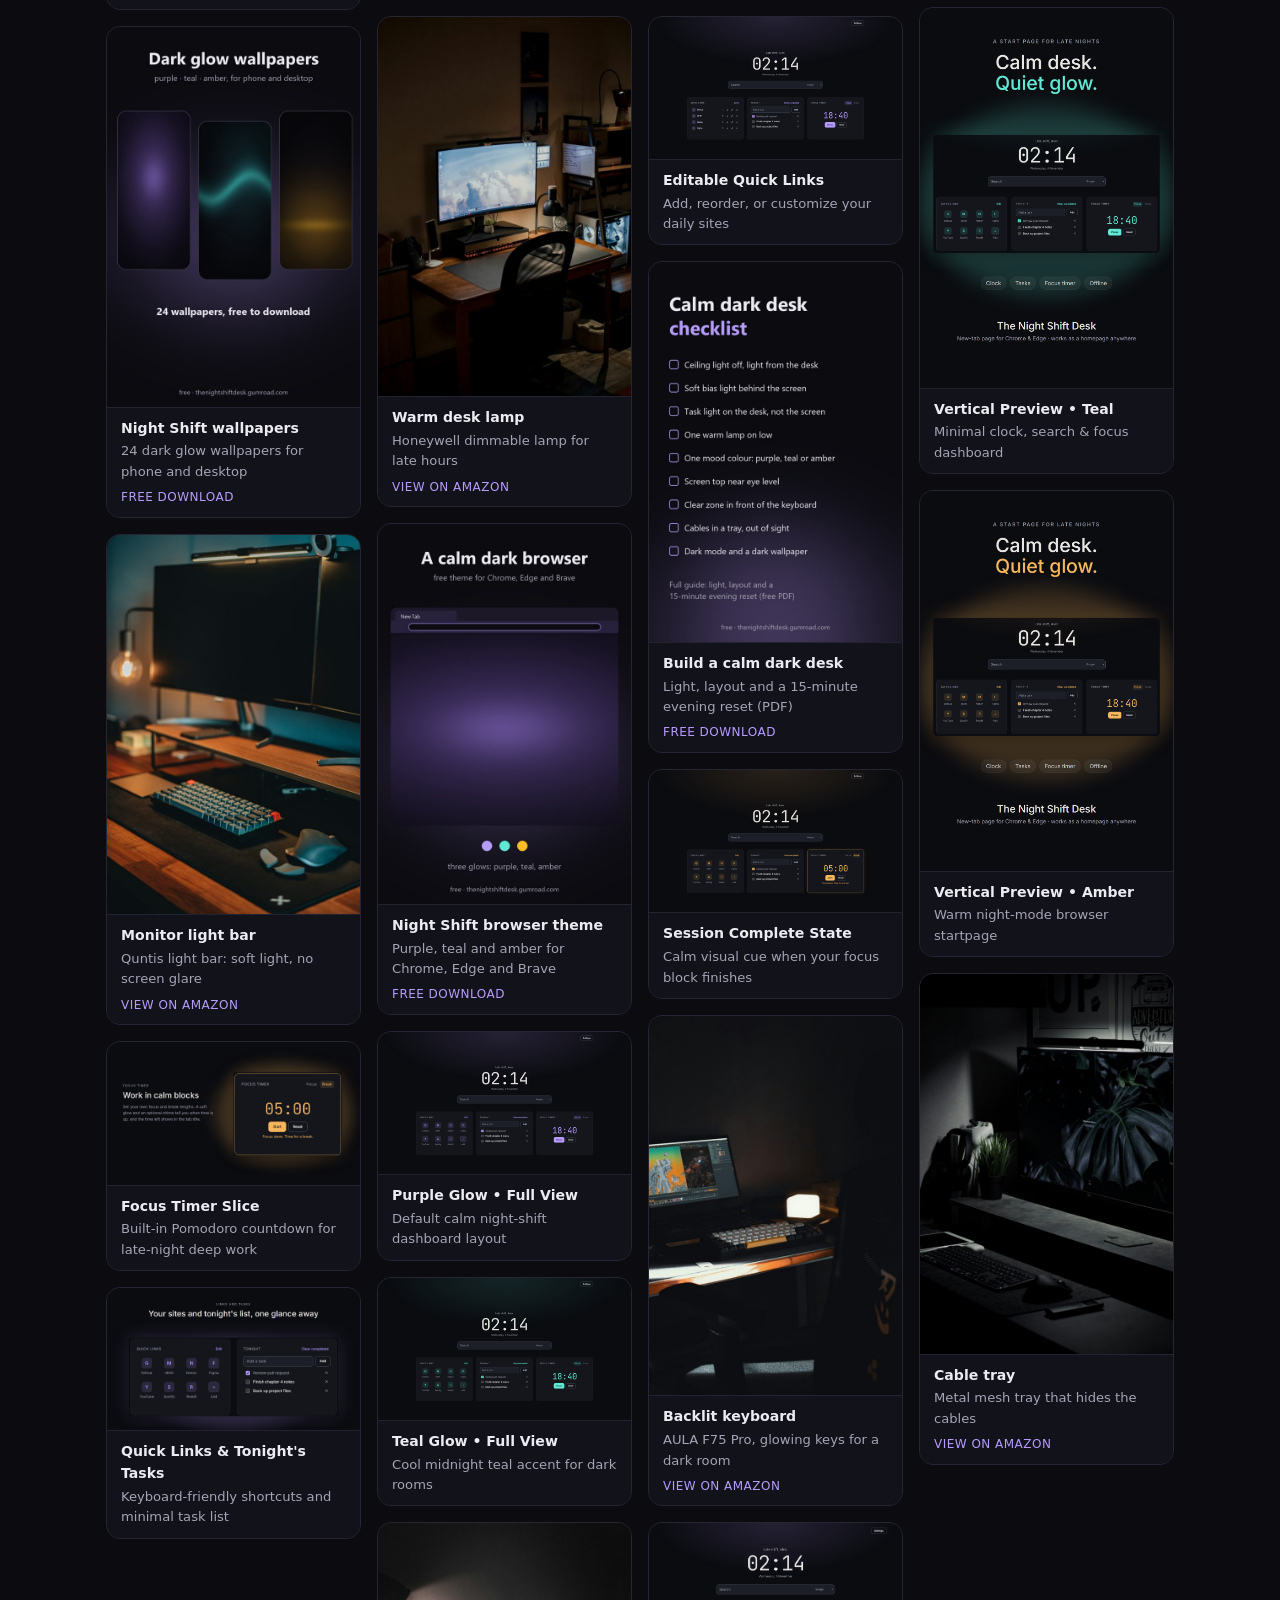
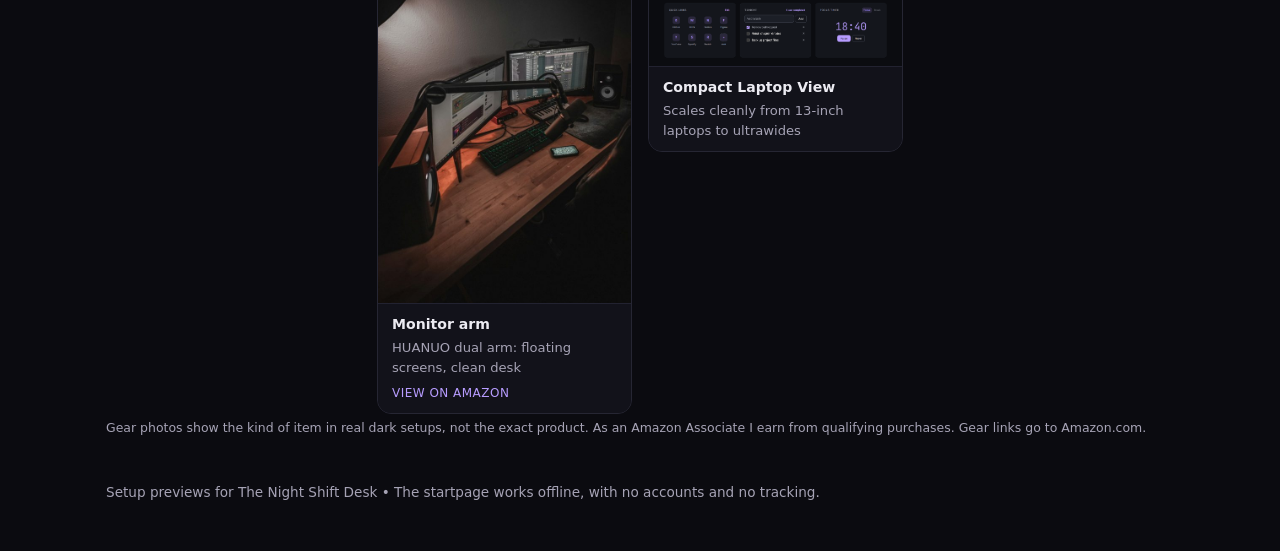
==== commit 511393ea: "Add the free Night Shift products to the gallery and pin images Wallpapers, browser theme and desk g" ====
--- a/index.html
+++ b/index.html
@@ -55,6 +55,7 @@
     .showcase-card figcaption strong { display:block; color:var(--text); font-size:.88rem; margin-bottom:2px; }
     footer { padding:32px 0 48px; color:var(--muted); font-size:.85rem; }
     .product-card figcaption .buy-tag { display:block; font-style:normal; margin-top:6px; font-size:.75rem; color:var(--accent); letter-spacing:.04em; text-transform:uppercase; }
+    .free-card figcaption .buy-tag { display:block; font-style:normal; margin-top:6px; font-size:.75rem; color:var(--accent); letter-spacing:.04em; text-transform:uppercase; }
     .product-link { display:block; text-decoration:none; color:inherit; }
     .disclosure { font-size:.78rem; color:var(--muted); margin-top:4px; }
     .look { margin:48px 0 0; }
@@ -133,6 +134,12 @@
           <figcaption><strong>Ultrawide Desk • Teal Theme</strong>Full-width calm workspace without clutter</figcaption>
         </a>
       </figure>
+      <figure class="showcase-card free-card">
+        <a class="showcase-link free-link" href="https://thenightshiftdesk.gumroad.com/l/night-shift-wallpapers?utm_source=site&amp;utm_medium=web&amp;utm_campaign=freewallpapers">
+          <img src="free/free-wallpapers-trio.jpg" alt="Night Shift wallpapers: 24 dark glow wallpapers for phone and desktop" loading="lazy" width="600" height="900">
+          <figcaption><strong>Night Shift wallpapers</strong>24 dark glow wallpapers for phone and desktop<em class="buy-tag">Free download</em></figcaption>
+        </a>
+      </figure>
       <figure class="showcase-card product-card" hidden>
         <a class="product-link" data-asin="B08DKQ3JG1" data-q="monitor light bar" href="#" rel="sponsored noopener" target="_blank">
           <img src="look/light-bar.jpg" alt="Monitor light bar in a dark desk setup" loading="lazy" width="600" height="900">
@@ -175,6 +182,12 @@
           <figcaption><strong>Warm desk lamp</strong>Honeywell dimmable lamp for late hours<em class="buy-tag">View on Amazon</em></figcaption>
         </a>
       </figure>
+      <figure class="showcase-card free-card">
+        <a class="showcase-link free-link" href="https://thenightshiftdesk.gumroad.com/l/night-shift-browser-theme?utm_source=site&amp;utm_medium=web&amp;utm_campaign=freetheme">
+          <img src="free/free-theme-purple.jpg" alt="Night Shift browser theme: Purple, teal and amber for Chrome, Edge and Brave" loading="lazy" width="600" height="900">
+          <figcaption><strong>Night Shift browser theme</strong>Purple, teal and amber for Chrome, Edge and Brave<em class="buy-tag">Free download</em></figcaption>
+        </a>
+      </figure>
       <figure class="showcase-card">
         <a class="showcase-link" href="https://thenightshiftdesk.gumroad.com/l/night-startpage?utm_source=site&amp;utm_medium=web&amp;utm_campaign=showcase">
           <img src="showcase/07-view-purple-1080p.png" alt="Purple Glow • Full View — Default calm night-shift dashboard layout" loading="lazy">
@@ -215,6 +228,12 @@
         <a class="showcase-link" href="https://thenightshiftdesk.gumroad.com/l/night-startpage?utm_source=site&amp;utm_medium=web&amp;utm_campaign=showcase">
           <img src="showcase/11-slice-links-edit-purple.png" alt="Editable Quick Links — Add, reorder, or customize your daily sites" loading="lazy">
           <figcaption><strong>Editable Quick Links</strong>Add, reorder, or customize your daily sites</figcaption>
+        </a>
+      </figure>
+      <figure class="showcase-card free-card">
+        <a class="showcase-link free-link" href="https://thenightshiftdesk.gumroad.com/l/calm-dark-desk-guide?utm_source=site&amp;utm_medium=web&amp;utm_campaign=freeguide">
+          <img src="free/free-guide-checklist.jpg" alt="Build a calm dark desk: Light, layout and a 15-minute evening reset (PDF)" loading="lazy" width="600" height="900">
+          <figcaption><strong>Build a calm dark desk</strong>Light, layout and a 15-minute evening reset (PDF)<em class="buy-tag">Free download</em></figcaption>
         </a>
       </figure>
       <figure class="showcase-card">
